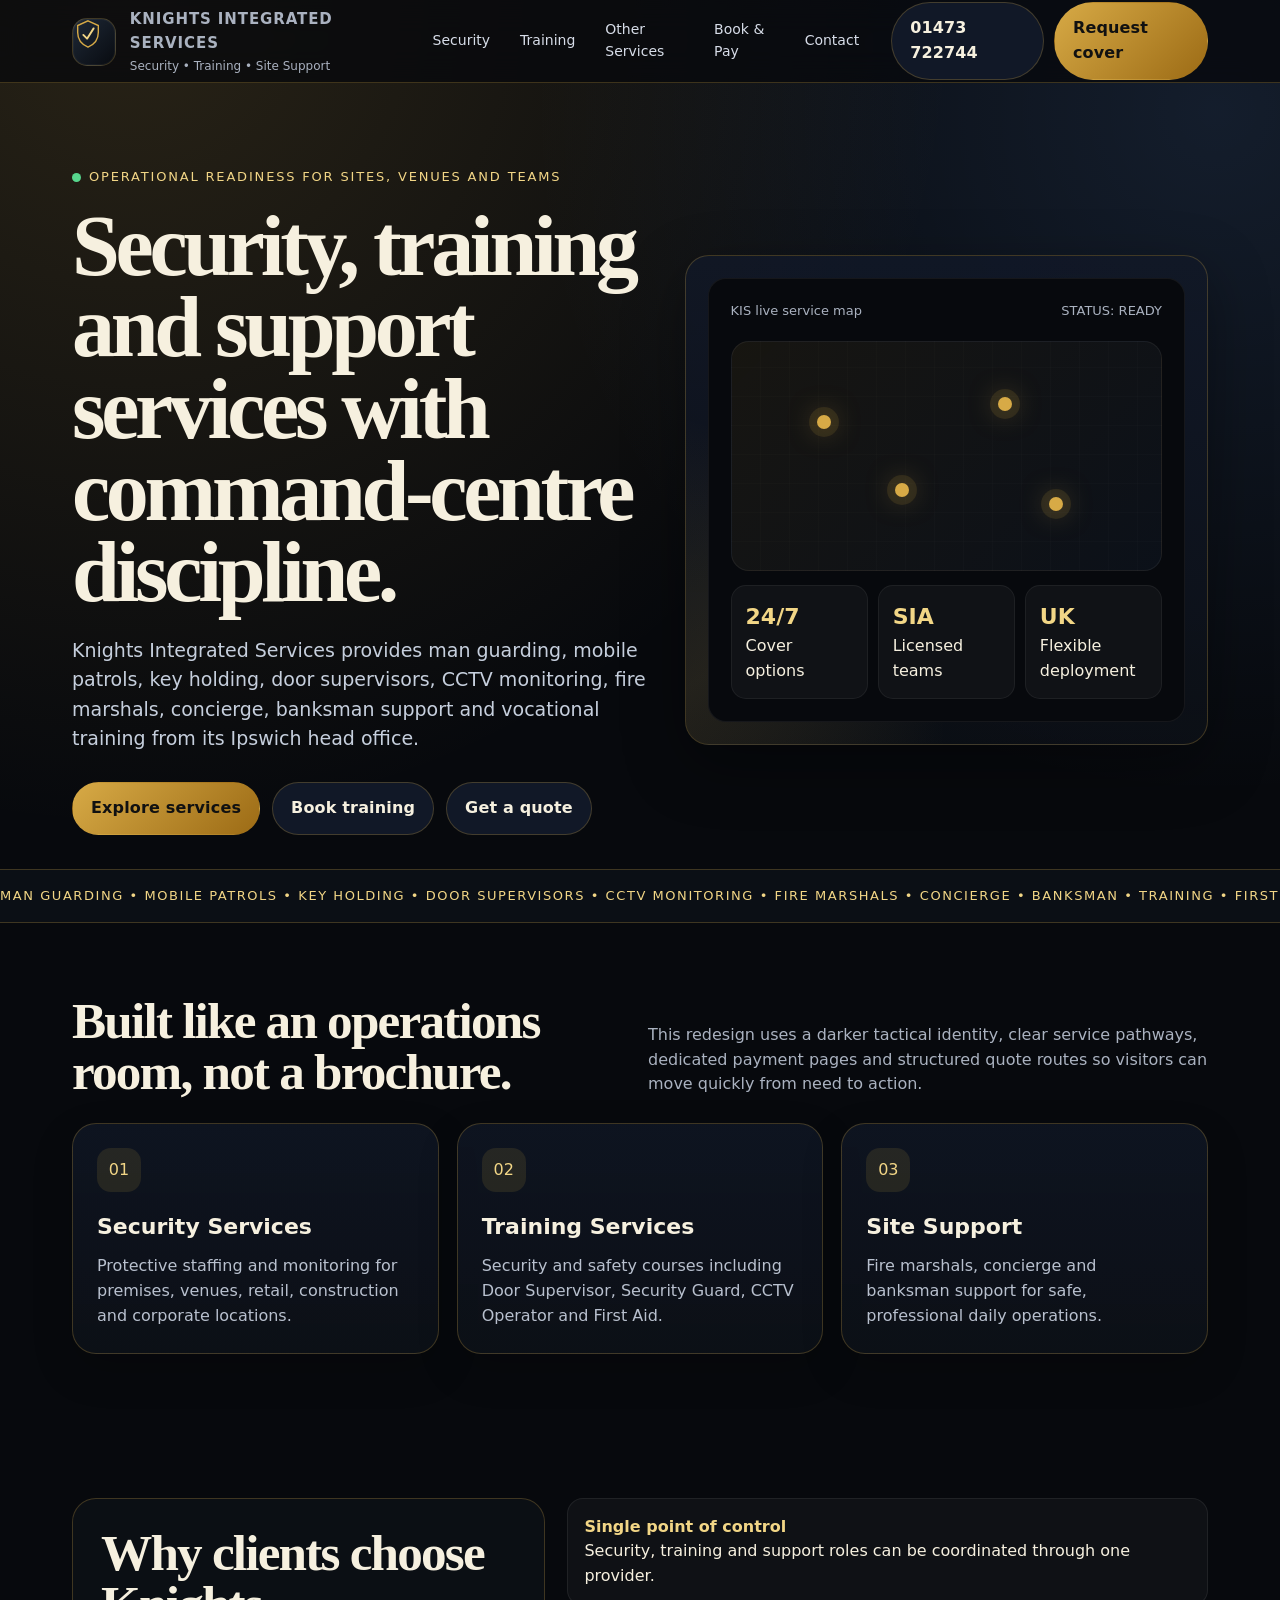
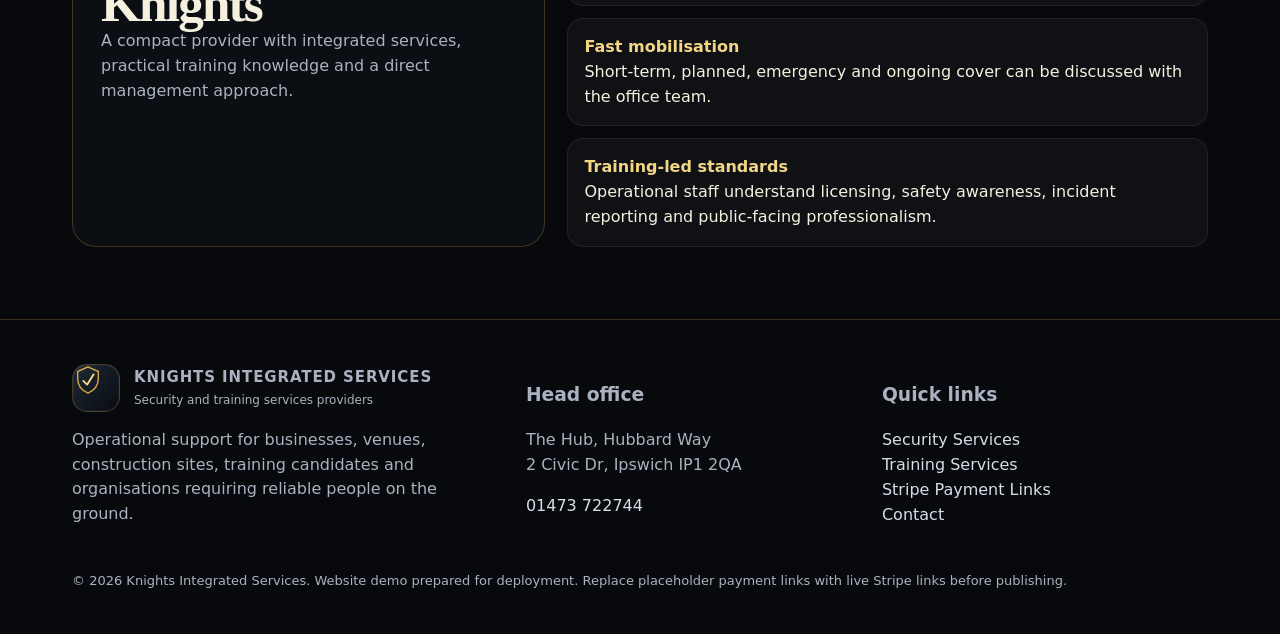
==== index.html @ 234e0632 "Add files via upload" ====
<!doctype html><html lang="en"><head><meta charset="utf-8"><meta name="viewport" content="width=device-width,initial-scale=1"><title>Home | Knights Integrated Services</title><meta name="description" content="Knights Integrated Services provides security, training and site support services from Ipswich."><link rel="stylesheet" href="/assets/styles.css"></head><body>
<header class="topbar"><div class="wrap nav"><a class="brand" href="/index.html"><span class="crest"><svg viewBox="0 0 64 64" fill="none"><path d="M32 4l22 10v15c0 14-8.5 25.5-22 31C18.5 54.5 10 43 10 29V14L32 4z" stroke="#d7aa46" stroke-width="3"/><path d="M22 34l8 8 14-22" stroke="#f2d686" stroke-width="4" stroke-linecap="round" stroke-linejoin="round"/></svg></span><span><strong>KNIGHTS INTEGRATED SERVICES</strong><span>Security • Training • Site Support</span></span></a><nav class="links"><a href="/security/index.html">Security</a><a href="/training/index.html">Training</a><a href="/other-services/index.html">Other Services</a><a href="/payments/index.html">Book & Pay</a><a href="/contact/index.html">Contact</a></nav><div class="navcta"><a class="btn dark" href="tel:01473722744">01473 722744</a><a class="btn gold" href="/contact/index.html">Request cover</a></div></div></header>
<main><section class="hero"><div class="wrap hero-grid"><div><div class="eyebrow"><span class="pulse"></span>Operational readiness for sites, venues and teams</div><h1>Security, training and support services with command-centre discipline.</h1><p class="lead">Knights Integrated Services provides man guarding, mobile patrols, key holding, door supervisors, CCTV monitoring, fire marshals, concierge, banksman support and vocational training from its Ipswich head office.</p><div class="hero-actions"><a class="btn gold" href="/security/index.html">Explore services</a><a class="btn dark" href="/payments/index.html">Book training</a><a class="btn dark" href="/contact/index.html">Get a quote</a></div></div><aside class="signal"><div class="signal-inner"><div class="ops-head"><span>KIS live service map</span><span>STATUS: READY</span></div><div class="map"><span class="pin p1"></span><span class="pin p2"></span><span class="pin p3"></span><span class="pin p4"></span></div><div class="status-row"><div class="stat"><b>24/7</b><span>Cover options</span></div><div class="stat"><b>SIA</b><span>Licensed teams</span></div><div class="stat"><b>UK</b><span>Flexible deployment</span></div></div></div></aside></div></section><div class="ticker"><div> MAN GUARDING • MOBILE PATROLS • KEY HOLDING • DOOR SUPERVISORS • CCTV MONITORING • FIRE MARSHALS • CONCIERGE • BANKSMAN • TRAINING • FIRST AID • FIRE SAFETY • </div></div><section class="section"><div class="wrap"><div class="section-head"><h2>Built like an operations room, not a brochure.</h2><p class="sub">This redesign uses a darker tactical identity, clear service pathways, dedicated payment pages and structured quote routes so visitors can move quickly from need to action.</p></div><div class="cards"><a class="card" href="/security/index.html"><div class="icon">01</div><h3>Security Services</h3><p>Protective staffing and monitoring for premises, venues, retail, construction and corporate locations.</p></a><a class="card" href="/training/index.html"><div class="icon">02</div><h3>Training Services</h3><p>Security and safety courses including Door Supervisor, Security Guard, CCTV Operator and First Aid.</p></a><a class="card" href="/other-services/index.html"><div class="icon">03</div><h3>Site Support</h3><p>Fire marshals, concierge and banksman support for safe, professional daily operations.</p></a></div></div></section><section class="section"><div class="wrap split"><div class="panel"><h2>Why clients choose Knights</h2><p class="sub">A compact provider with integrated services, practical training knowledge and a direct management approach.</p></div><div class="list"><div><b>Single point of control</b><br>Security, training and support roles can be coordinated through one provider.</div><div><b>Fast mobilisation</b><br>Short-term, planned, emergency and ongoing cover can be discussed with the office team.</div><div><b>Training-led standards</b><br>Operational staff understand licensing, safety awareness, incident reporting and public-facing professionalism.</div></div></div></section></main>
<footer class="footer"><div class="wrap footgrid"><div><div class="brand"><span class="crest"><svg viewBox="0 0 64 64" fill="none"><path d="M32 4l22 10v15c0 14-8.5 25.5-22 31C18.5 54.5 10 43 10 29V14L32 4z" stroke="#d7aa46" stroke-width="3"/><path d="M22 34l8 8 14-22" stroke="#f2d686" stroke-width="4" stroke-linecap="round" stroke-linejoin="round"/></svg></span><span><strong>KNIGHTS INTEGRATED SERVICES</strong><span>Security and training services providers</span></span></div><p>Operational support for businesses, venues, construction sites, training candidates and organisations requiring reliable people on the ground.</p></div><div><h3>Head office</h3><p>The Hub, Hubbard Way<br>2 Civic Dr, Ipswich IP1 2QA</p><p><a href="tel:01473722744">01473 722744</a></p></div><div><h3>Quick links</h3><p><a href="/security/index.html">Security Services</a><br><a href="/training/index.html">Training Services</a><br><a href="/payments/index.html">Stripe Payment Links</a><br><a href="/contact/index.html">Contact</a></p></div></div><div class="wrap" style="margin-top:28px;font-size:13px">© <span id="year"></span> Knights Integrated Services. Website demo prepared for deployment. Replace placeholder payment links with live Stripe links before publishing.</div></footer><script src="/assets/main.js"></script>
</body></html>
---- assets/styles.css ----
:root{
  --bg:#07090d;--panel:#0d1118;--panel2:#111827;--ink:#f6f0df;--muted:#aab2c0;--gold:#d7aa46;--gold2:#f2d686;--line:rgba(215,170,70,.25);--blue:#6aa6ff;--red:#ff5f6d;--green:#57d68d;
  --max:1180px;--radius:24px;--shadow:0 20px 60px rgba(0,0,0,.35)
}
*{box-sizing:border-box}html{scroll-behavior:smooth}body{margin:0;background:radial-gradient(circle at 10% 0%,rgba(215,170,70,.16),transparent 33%),radial-gradient(circle at 95% 5%,rgba(106,166,255,.13),transparent 28%),var(--bg);color:var(--ink);font-family:Inter,ui-sans-serif,system-ui,-apple-system,Segoe UI,Arial,sans-serif;line-height:1.55}a{color:inherit;text-decoration:none}img{max-width:100%}.wrap{max-width:var(--max);margin:auto;padding:0 22px}.topbar{position:sticky;top:0;z-index:40;background:rgba(7,9,13,.76);backdrop-filter:blur(16px);border-bottom:1px solid var(--line)}.nav{height:82px;display:flex;align-items:center;justify-content:space-between;gap:20px}.brand{display:flex;align-items:center;gap:14px}.crest{width:48px;height:48px;border:1px solid var(--line);border-radius:15px;background:linear-gradient(135deg,#1f2937,#080b10);display:grid;place-items:center;box-shadow:inset 0 0 0 1px rgba(255,255,255,.04)}.crest svg{width:30px;height:30px}.brand strong{display:block;letter-spacing:.06em;font-size:15px}.brand span{display:block;color:var(--muted);font-size:12px;margin-top:2px}.links{display:flex;align-items:center;gap:6px}.links a{font-size:14px;color:#d7dde8;padding:10px 12px;border-radius:999px}.links a:hover,.links a.active{background:rgba(215,170,70,.12);color:var(--gold2)}.navcta{display:flex;gap:10px}.btn{display:inline-flex;align-items:center;justify-content:center;gap:9px;border:1px solid var(--line);border-radius:999px;padding:13px 18px;font-weight:700;letter-spacing:.01em;transition:.2s;background:rgba(255,255,255,.03)}.btn:hover{transform:translateY(-2px);box-shadow:0 14px 36px rgba(0,0,0,.28)}.btn.gold{background:linear-gradient(135deg,var(--gold),#9c6b15);border-color:transparent;color:#111}.btn.dark{background:#111827}.hero{padding:82px 0 34px}.hero-grid{display:grid;grid-template-columns:1.05fr .95fr;gap:34px;align-items:center}.eyebrow{display:inline-flex;align-items:center;gap:8px;color:var(--gold2);font-size:13px;letter-spacing:.14em;text-transform:uppercase;margin-bottom:18px}.pulse{width:9px;height:9px;background:var(--green);border-radius:999px;box-shadow:0 0 0 0 rgba(87,214,141,.8);animation:pulse 1.8s infinite}@keyframes pulse{to{box-shadow:0 0 0 12px rgba(87,214,141,0)}}h1{font-family:Georgia,serif;font-size:clamp(45px,7vw,86px);line-height:.95;margin:0 0 22px;letter-spacing:-.05em}.lead{font-size:19px;color:#c6cfdd;max-width:680px}.hero-actions{display:flex;gap:12px;flex-wrap:wrap;margin-top:28px}.signal{border:1px solid var(--line);border-radius:var(--radius);background:linear-gradient(180deg,rgba(17,24,39,.88),rgba(13,17,24,.72));padding:22px;box-shadow:var(--shadow);position:relative;overflow:hidden}.signal:before{content:"";position:absolute;inset:-40%;background:conic-gradient(from 180deg,transparent,rgba(215,170,70,.12),transparent 30%);animation:spin 7s linear infinite}@keyframes spin{to{transform:rotate(1turn)}}.signal-inner{position:relative;background:#07090d;border-radius:18px;padding:22px;border:1px solid rgba(255,255,255,.06)}.ops-head{display:flex;justify-content:space-between;gap:10px;color:var(--muted);font-size:13px;margin-bottom:20px}.map{height:230px;border-radius:18px;background:linear-gradient(135deg,rgba(215,170,70,.08),rgba(106,166,255,.05)),repeating-linear-gradient(90deg,transparent 0 28px,rgba(255,255,255,.025) 29px),repeating-linear-gradient(0deg,transparent 0 28px,rgba(255,255,255,.025) 29px);position:relative;border:1px solid rgba(255,255,255,.06)}.pin{position:absolute;width:14px;height:14px;border-radius:99px;background:var(--gold);box-shadow:0 0 0 8px rgba(215,170,70,.12),0 0 28px rgba(215,170,70,.7)}.p1{left:20%;top:32%}.p2{left:62%;top:24%}.p3{left:74%;top:68%}.p4{left:38%;top:62%}.status-row{display:grid;grid-template-columns:repeat(3,1fr);gap:10px;margin-top:14px}.stat{background:rgba(255,255,255,.04);border:1px solid rgba(255,255,255,.06);padding:14px;border-radius:15px}.stat b{display:block;font-size:22px;color:var(--gold2)}.section{padding:72px 0}.section-head{display:flex;align-items:end;justify-content:space-between;gap:28px;margin-bottom:26px}.section h2{font-family:Georgia,serif;font-size:clamp(34px,4vw,56px);line-height:1;margin:0;letter-spacing:-.035em}.section p.sub{margin:0;color:var(--muted);max-width:560px}.cards{display:grid;grid-template-columns:repeat(3,1fr);gap:18px}.card{background:linear-gradient(180deg,rgba(17,24,39,.74),rgba(13,17,24,.88));border:1px solid var(--line);border-radius:var(--radius);padding:24px;box-shadow:0 16px 40px rgba(0,0,0,.18)}.card .icon{width:44px;height:44px;border-radius:14px;background:rgba(215,170,70,.12);display:grid;place-items:center;color:var(--gold2);margin-bottom:18px}.card h3{margin:0 0 10px;font-size:22px}.card p{color:#b8c0ce;margin:0}.split{display:grid;grid-template-columns:.85fr 1.15fr;gap:22px}.panel{border:1px solid var(--line);border-radius:var(--radius);background:rgba(13,17,24,.78);padding:28px}.list{display:grid;gap:12px}.list div{padding:16px;border:1px solid rgba(255,255,255,.07);border-radius:16px;background:rgba(255,255,255,.035)}.list b{color:var(--gold2)}.ticker{border-top:1px solid var(--line);border-bottom:1px solid var(--line);overflow:hidden;background:#0b0f15}.ticker div{white-space:nowrap;animation:marquee 26s linear infinite;padding:16px 0;color:var(--gold2);letter-spacing:.12em;text-transform:uppercase;font-size:13px}@keyframes marquee{from{transform:translateX(0)}to{transform:translateX(-50%)}}.page-hero{padding:70px 0 40px}.crumb{color:var(--gold2);font-size:13px;letter-spacing:.12em;text-transform:uppercase}.page-title{font-family:Georgia,serif;font-size:clamp(42px,6vw,74px);line-height:.95;margin:16px 0}.service-grid{display:grid;grid-template-columns:repeat(2,1fr);gap:18px}.service{display:grid;grid-template-columns:70px 1fr;gap:18px;padding:22px;border:1px solid var(--line);border-radius:24px;background:rgba(13,17,24,.78)}.num{font-family:Georgia,serif;color:var(--gold);font-size:36px}.price-card{border:1px solid var(--line);border-radius:24px;padding:24px;background:linear-gradient(180deg,rgba(215,170,70,.11),rgba(13,17,24,.8))}.price{font-size:34px;font-weight:800;color:var(--gold2)}.price small{font-size:14px;color:var(--muted)}.course-grid{display:grid;grid-template-columns:repeat(3,1fr);gap:18px}.course{background:rgba(13,17,24,.86);border:1px solid var(--line);border-radius:24px;padding:24px}.badge{display:inline-block;border:1px solid rgba(215,170,70,.4);color:var(--gold2);padding:6px 10px;border-radius:999px;font-size:12px;margin-bottom:14px}.contact-grid{display:grid;grid-template-columns:1fr 1fr;gap:22px}.form{display:grid;gap:12px}.form input,.form select,.form textarea{width:100%;border:1px solid rgba(255,255,255,.12);background:#080b10;border-radius:14px;color:var(--ink);padding:14px;font:inherit}.form textarea{min-height:135px}.footer{padding:42px 0;border-top:1px solid var(--line);background:#07090d;color:#aab2c0}.footgrid{display:grid;grid-template-columns:1.3fr 1fr 1fr;gap:30px}.footer a{color:#d7dde8}.mobile-toggle{display:none}.stripe-note{font-size:13px;color:#aab2c0;margin-top:12px}.alert{border-left:4px solid var(--gold);padding:16px;background:rgba(215,170,70,.09);border-radius:12px;color:#d9e0ea}.table{width:100%;border-collapse:collapse;overflow:hidden;border-radius:18px}.table th,.table td{border-bottom:1px solid rgba(255,255,255,.08);padding:14px;text-align:left}.table th{color:var(--gold2);font-size:13px;text-transform:uppercase;letter-spacing:.08em}.table td{color:#c6cfdd}@media (max-width:900px){.hero-grid,.split,.contact-grid{grid-template-columns:1fr}.cards,.course-grid{grid-template-columns:1fr 1fr}.links{display:none}.mobile-toggle{display:inline-flex}.footgrid{grid-template-columns:1fr}.navcta .btn.dark{display:none}}@media (max-width:620px){.cards,.course-grid,.service-grid,.status-row{grid-template-columns:1fr}.service{grid-template-columns:1fr}.hero{padding-top:50px}.nav{height:72px}.brand span{display:none}.btn{width:100%}.hero-actions{display:grid}.section-head{display:block}}
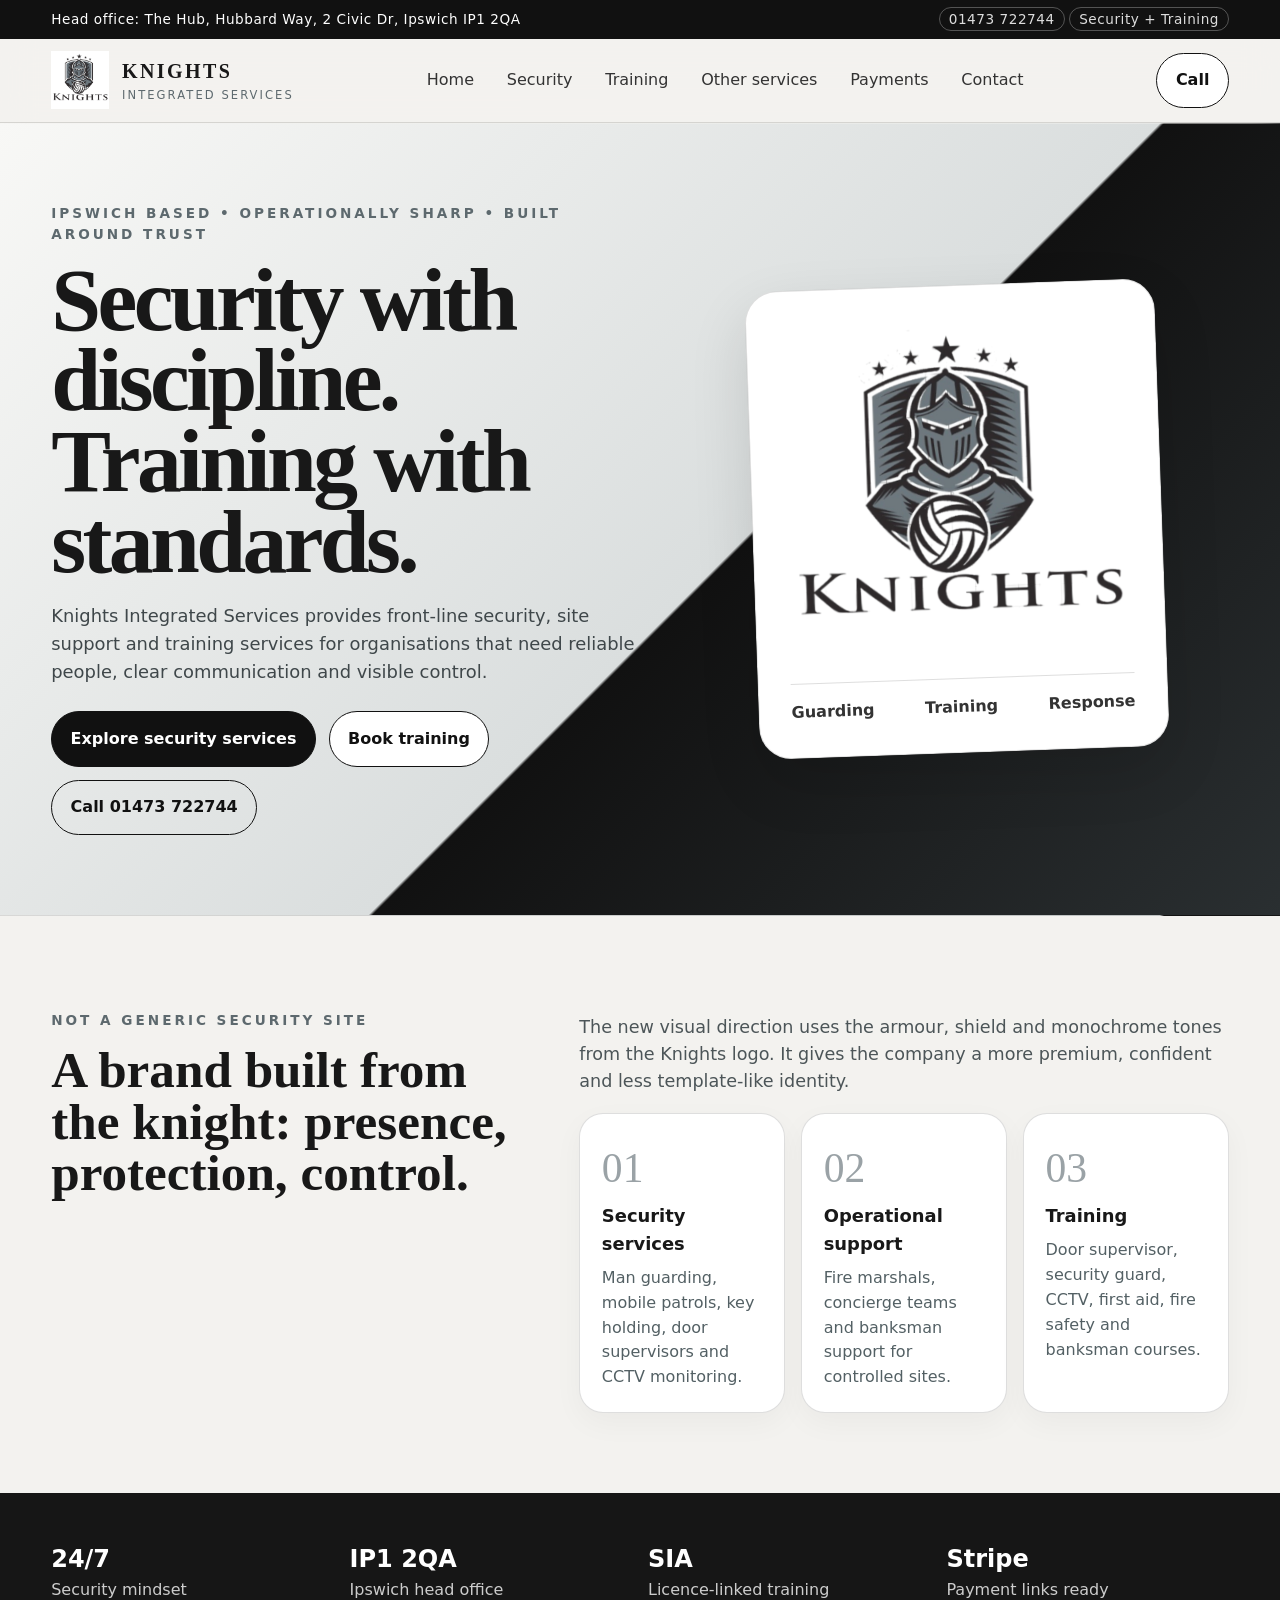
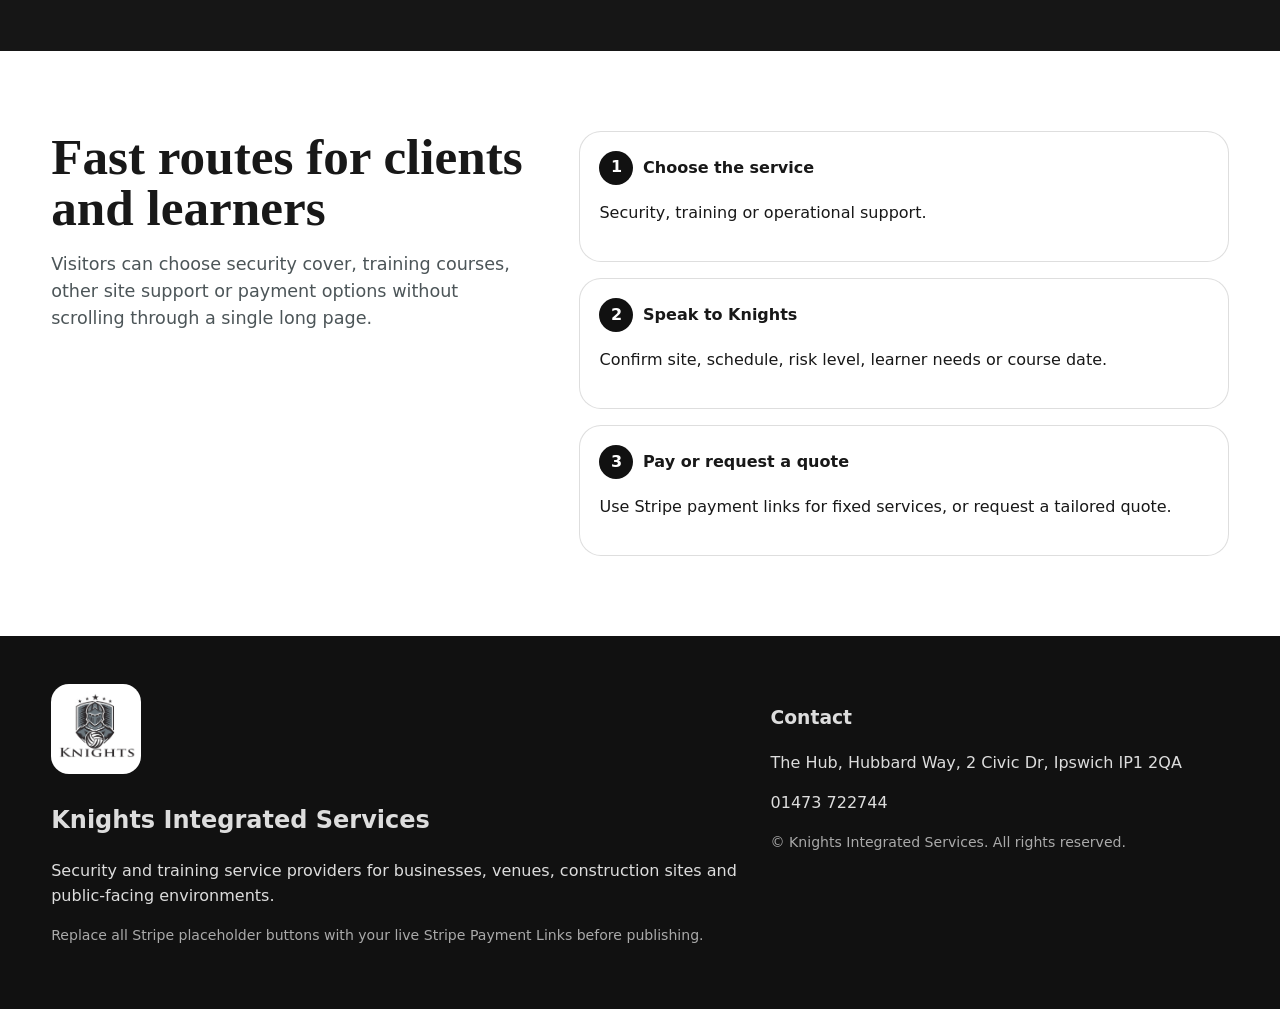
==== commit 8bad22e6: "Add files via upload" ====
--- a/index.html
+++ b/index.html
@@ -1,5 +1,8 @@
-<!doctype html><html lang="en"><head><meta charset="utf-8"><meta name="viewport" content="width=device-width,initial-scale=1"><title>Home | Knights Integrated Services</title><meta name="description" content="Knights Integrated Services provides security, training and site support services from Ipswich."><link rel="stylesheet" href="/assets/styles.css"></head><body>
-<header class="topbar"><div class="wrap nav"><a class="brand" href="/index.html"><span class="crest"><svg viewBox="0 0 64 64" fill="none"><path d="M32 4l22 10v15c0 14-8.5 25.5-22 31C18.5 54.5 10 43 10 29V14L32 4z" stroke="#d7aa46" stroke-width="3"/><path d="M22 34l8 8 14-22" stroke="#f2d686" stroke-width="4" stroke-linecap="round" stroke-linejoin="round"/></svg></span><span><strong>KNIGHTS INTEGRATED SERVICES</strong><span>Security • Training • Site Support</span></span></a><nav class="links"><a href="/security/index.html">Security</a><a href="/training/index.html">Training</a><a href="/other-services/index.html">Other Services</a><a href="/payments/index.html">Book & Pay</a><a href="/contact/index.html">Contact</a></nav><div class="navcta"><a class="btn dark" href="tel:01473722744">01473 722744</a><a class="btn gold" href="/contact/index.html">Request cover</a></div></div></header>
-<main><section class="hero"><div class="wrap hero-grid"><div><div class="eyebrow"><span class="pulse"></span>Operational readiness for sites, venues and teams</div><h1>Security, training and support services with command-centre discipline.</h1><p class="lead">Knights Integrated Services provides man guarding, mobile patrols, key holding, door supervisors, CCTV monitoring, fire marshals, concierge, banksman support and vocational training from its Ipswich head office.</p><div class="hero-actions"><a class="btn gold" href="/security/index.html">Explore services</a><a class="btn dark" href="/payments/index.html">Book training</a><a class="btn dark" href="/contact/index.html">Get a quote</a></div></div><aside class="signal"><div class="signal-inner"><div class="ops-head"><span>KIS live service map</span><span>STATUS: READY</span></div><div class="map"><span class="pin p1"></span><span class="pin p2"></span><span class="pin p3"></span><span class="pin p4"></span></div><div class="status-row"><div class="stat"><b>24/7</b><span>Cover options</span></div><div class="stat"><b>SIA</b><span>Licensed teams</span></div><div class="stat"><b>UK</b><span>Flexible deployment</span></div></div></div></aside></div></section><div class="ticker"><div> MAN GUARDING • MOBILE PATROLS • KEY HOLDING • DOOR SUPERVISORS • CCTV MONITORING • FIRE MARSHALS • CONCIERGE • BANKSMAN • TRAINING • FIRST AID • FIRE SAFETY • </div></div><section class="section"><div class="wrap"><div class="section-head"><h2>Built like an operations room, not a brochure.</h2><p class="sub">This redesign uses a darker tactical identity, clear service pathways, dedicated payment pages and structured quote routes so visitors can move quickly from need to action.</p></div><div class="cards"><a class="card" href="/security/index.html"><div class="icon">01</div><h3>Security Services</h3><p>Protective staffing and monitoring for premises, venues, retail, construction and corporate locations.</p></a><a class="card" href="/training/index.html"><div class="icon">02</div><h3>Training Services</h3><p>Security and safety courses including Door Supervisor, Security Guard, CCTV Operator and First Aid.</p></a><a class="card" href="/other-services/index.html"><div class="icon">03</div><h3>Site Support</h3><p>Fire marshals, concierge and banksman support for safe, professional daily operations.</p></a></div></div></section><section class="section"><div class="wrap split"><div class="panel"><h2>Why clients choose Knights</h2><p class="sub">A compact provider with integrated services, practical training knowledge and a direct management approach.</p></div><div class="list"><div><b>Single point of control</b><br>Security, training and support roles can be coordinated through one provider.</div><div><b>Fast mobilisation</b><br>Short-term, planned, emergency and ongoing cover can be discussed with the office team.</div><div><b>Training-led standards</b><br>Operational staff understand licensing, safety awareness, incident reporting and public-facing professionalism.</div></div></div></section></main>
-<footer class="footer"><div class="wrap footgrid"><div><div class="brand"><span class="crest"><svg viewBox="0 0 64 64" fill="none"><path d="M32 4l22 10v15c0 14-8.5 25.5-22 31C18.5 54.5 10 43 10 29V14L32 4z" stroke="#d7aa46" stroke-width="3"/><path d="M22 34l8 8 14-22" stroke="#f2d686" stroke-width="4" stroke-linecap="round" stroke-linejoin="round"/></svg></span><span><strong>KNIGHTS INTEGRATED SERVICES</strong><span>Security and training services providers</span></span></div><p>Operational support for businesses, venues, construction sites, training candidates and organisations requiring reliable people on the ground.</p></div><div><h3>Head office</h3><p>The Hub, Hubbard Way<br>2 Civic Dr, Ipswich IP1 2QA</p><p><a href="tel:01473722744">01473 722744</a></p></div><div><h3>Quick links</h3><p><a href="/security/index.html">Security Services</a><br><a href="/training/index.html">Training Services</a><br><a href="/payments/index.html">Stripe Payment Links</a><br><a href="/contact/index.html">Contact</a></p></div></div><div class="wrap" style="margin-top:28px;font-size:13px">© <span id="year"></span> Knights Integrated Services. Website demo prepared for deployment. Replace placeholder payment links with live Stripe links before publishing.</div></footer><script src="/assets/main.js"></script>
-</body></html>
+<!doctype html><html lang="en"><head><meta charset="utf-8"><meta name="viewport" content="width=device-width,initial-scale=1"><title>Knights Integrated Services | Security & Training</title><meta name="description" content="Knights Integrated Services provides man guarding, mobile patrols, door supervisors, CCTV monitoring and training services from Ipswich."><link rel="stylesheet" href="/assets/styles.css"></head><body><div class="topbar"><div class="wrap"><div>Head office: The Hub, Hubbard Way, 2 Civic Dr, Ipswich IP1 2QA</div><div><span class="badge">01473 722744</span> <span class="badge">Security + Training</span></div></div></div>
+<nav class="nav"><div class="wrap"><a class="brand" href="/index.html"><img src="/assets/kis-logo.png" alt="Knights logo"><div><strong>KNIGHTS</strong><span>Integrated Services</span></div></a><div class="links"><a data-nav="home" href="/index.html">Home</a><a data-nav="security" href="/security/">Security</a><a data-nav="training" href="/training/">Training</a><a data-nav="other-services" href="/other-services/">Other services</a><a data-nav="payments" href="/payments/">Payments</a><a data-nav="contact" href="/contact/">Contact</a></div><a class="btn light menu" href="tel:01473722744">Call</a></div></nav>
+<main>
+<section class="hero"><div class="wrap"><div><div class="eyebrow">Ipswich based • Operationally sharp • Built around trust</div><h1>Security with discipline. Training with standards.</h1><p>Knights Integrated Services provides front-line security, site support and training services for organisations that need reliable people, clear communication and visible control.</p><div class="actions"><a class="btn" href="/security/">Explore security services</a><a class="btn light" href="/training/">Book training</a><a class="btn ghost" href="tel:01473722744">Call 01473 722744</a></div></div><div class="hero-card"><img src="/assets/kis-logo.png" alt="Knights Integrated Services logo"><div class="stamp"><span>Guarding</span><span>Training</span><span>Response</span></div></div></div></section>
+<section class="section"><div class="wrap split"><div><p class="eyebrow">Not a generic security site</p><h2 class="kicker">A brand built from the knight: presence, protection, control.</h2></div><div><p class="lead">The new visual direction uses the armour, shield and monochrome tones from the Knights logo. It gives the company a more premium, confident and less template-like identity.</p><div class="grid"><div class="card"><span class="number">01</span><h3>Security services</h3><p>Man guarding, mobile patrols, key holding, door supervisors and CCTV monitoring.</p></div><div class="card"><span class="number">02</span><h3>Operational support</h3><p>Fire marshals, concierge teams and banksman support for controlled sites.</p></div><div class="card"><span class="number">03</span><h3>Training</h3><p>Door supervisor, security guard, CCTV, first aid, fire safety and banksman courses.</p></div></div></div></div></section>
+<section class="ribbon"><div class="wrap ribbon-grid"><div><strong>24/7</strong><span>Security mindset</span></div><div><strong>IP1 2QA</strong><span>Ipswich head office</span></div><div><strong>SIA</strong><span>Licence-linked training</span></div><div><strong>Stripe</strong><span>Payment links ready</span></div></div></section>
+<section class="section alt"><div class="wrap"><div class="split"><div><h2 class="kicker">Fast routes for clients and learners</h2><p class="lead">Visitors can choose security cover, training courses, other site support or payment options without scrolling through a single long page.</p></div><div class="steps"><div class="step"><strong>Choose the service</strong><p>Security, training or operational support.</p></div><div class="step"><strong>Speak to Knights</strong><p>Confirm site, schedule, risk level, learner needs or course date.</p></div><div class="step"><strong>Pay or request a quote</strong><p>Use Stripe payment links for fixed services, or request a tailored quote.</p></div></div></div></div></section>
+</main><footer class="footer"><div class="wrap"><div><img src="/assets/kis-logo.png" alt="Knights logo"><h2>Knights Integrated Services</h2><p>Security and training service providers for businesses, venues, construction sites and public-facing environments.</p><p class="small">Replace all Stripe placeholder buttons with your live Stripe Payment Links before publishing.</p></div><div><h3>Contact</h3><p>The Hub, Hubbard Way, 2 Civic Dr, Ipswich IP1 2QA</p><p><a href="tel:01473722744">01473 722744</a></p><p class="small">© Knights Integrated Services. All rights reserved.</p></div></div></footer><script src="/assets/main.js"></script></body></html>
--- a/assets/styles.css
+++ b/assets/styles.css
@@ -1,5 +1,6 @@
 :root{
-  --bg:#07090d;--panel:#0d1118;--panel2:#111827;--ink:#f6f0df;--muted:#aab2c0;--gold:#d7aa46;--gold2:#f2d686;--line:rgba(215,170,70,.25);--blue:#6aa6ff;--red:#ff5f6d;--green:#57d68d;
-  --max:1180px;--radius:24px;--shadow:0 20px 60px rgba(0,0,0,.35)
+  --ink:#181818; --smoke:#f3f2ef; --mist:#e9ecec; --steel:#5d696e; --silver:#9aa2a6; --white:#fff; --line:rgba(24,24,24,.14);
+  --shadow:0 24px 60px rgba(0,0,0,.12);
 }
-*{box-sizing:border-box}html{scroll-behavior:smooth}body{margin:0;background:radial-gradient(circle at 10% 0%,rgba(215,170,70,.16),transparent 33%),radial-gradient(circle at 95% 5%,rgba(106,166,255,.13),transparent 28%),var(--bg);color:var(--ink);font-family:Inter,ui-sans-serif,system-ui,-apple-system,Segoe UI,Arial,sans-serif;line-height:1.55}a{color:inherit;text-decoration:none}img{max-width:100%}.wrap{max-width:var(--max);margin:auto;padding:0 22px}.topbar{position:sticky;top:0;z-index:40;background:rgba(7,9,13,.76);backdrop-filter:blur(16px);border-bottom:1px solid var(--line)}.nav{height:82px;display:flex;align-items:center;justify-content:space-between;gap:20px}.brand{display:flex;align-items:center;gap:14px}.crest{width:48px;height:48px;border:1px solid var(--line);border-radius:15px;background:linear-gradient(135deg,#1f2937,#080b10);display:grid;place-items:center;box-shadow:inset 0 0 0 1px rgba(255,255,255,.04)}.crest svg{width:30px;height:30px}.brand strong{display:block;letter-spacing:.06em;font-size:15px}.brand span{display:block;color:var(--muted);font-size:12px;margin-top:2px}.links{display:flex;align-items:center;gap:6px}.links a{font-size:14px;color:#d7dde8;padding:10px 12px;border-radius:999px}.links a:hover,.links a.active{background:rgba(215,170,70,.12);color:var(--gold2)}.navcta{display:flex;gap:10px}.btn{display:inline-flex;align-items:center;justify-content:center;gap:9px;border:1px solid var(--line);border-radius:999px;padding:13px 18px;font-weight:700;letter-spacing:.01em;transition:.2s;background:rgba(255,255,255,.03)}.btn:hover{transform:translateY(-2px);box-shadow:0 14px 36px rgba(0,0,0,.28)}.btn.gold{background:linear-gradient(135deg,var(--gold),#9c6b15);border-color:transparent;color:#111}.btn.dark{background:#111827}.hero{padding:82px 0 34px}.hero-grid{display:grid;grid-template-columns:1.05fr .95fr;gap:34px;align-items:center}.eyebrow{display:inline-flex;align-items:center;gap:8px;color:var(--gold2);font-size:13px;letter-spacing:.14em;text-transform:uppercase;margin-bottom:18px}.pulse{width:9px;height:9px;background:var(--green);border-radius:999px;box-shadow:0 0 0 0 rgba(87,214,141,.8);animation:pulse 1.8s infinite}@keyframes pulse{to{box-shadow:0 0 0 12px rgba(87,214,141,0)}}h1{font-family:Georgia,serif;font-size:clamp(45px,7vw,86px);line-height:.95;margin:0 0 22px;letter-spacing:-.05em}.lead{font-size:19px;color:#c6cfdd;max-width:680px}.hero-actions{display:flex;gap:12px;flex-wrap:wrap;margin-top:28px}.signal{border:1px solid var(--line);border-radius:var(--radius);background:linear-gradient(180deg,rgba(17,24,39,.88),rgba(13,17,24,.72));padding:22px;box-shadow:var(--shadow);position:relative;overflow:hidden}.signal:before{content:"";position:absolute;inset:-40%;background:conic-gradient(from 180deg,transparent,rgba(215,170,70,.12),transparent 30%);animation:spin 7s linear infinite}@keyframes spin{to{transform:rotate(1turn)}}.signal-inner{position:relative;background:#07090d;border-radius:18px;padding:22px;border:1px solid rgba(255,255,255,.06)}.ops-head{display:flex;justify-content:space-between;gap:10px;color:var(--muted);font-size:13px;margin-bottom:20px}.map{height:230px;border-radius:18px;background:linear-gradient(135deg,rgba(215,170,70,.08),rgba(106,166,255,.05)),repeating-linear-gradient(90deg,transparent 0 28px,rgba(255,255,255,.025) 29px),repeating-linear-gradient(0deg,transparent 0 28px,rgba(255,255,255,.025) 29px);position:relative;border:1px solid rgba(255,255,255,.06)}.pin{position:absolute;width:14px;height:14px;border-radius:99px;background:var(--gold);box-shadow:0 0 0 8px rgba(215,170,70,.12),0 0 28px rgba(215,170,70,.7)}.p1{left:20%;top:32%}.p2{left:62%;top:24%}.p3{left:74%;top:68%}.p4{left:38%;top:62%}.status-row{display:grid;grid-template-columns:repeat(3,1fr);gap:10px;margin-top:14px}.stat{background:rgba(255,255,255,.04);border:1px solid rgba(255,255,255,.06);padding:14px;border-radius:15px}.stat b{display:block;font-size:22px;color:var(--gold2)}.section{padding:72px 0}.section-head{display:flex;align-items:end;justify-content:space-between;gap:28px;margin-bottom:26px}.section h2{font-family:Georgia,serif;font-size:clamp(34px,4vw,56px);line-height:1;margin:0;letter-spacing:-.035em}.section p.sub{margin:0;color:var(--muted);max-width:560px}.cards{display:grid;grid-template-columns:repeat(3,1fr);gap:18px}.card{background:linear-gradient(180deg,rgba(17,24,39,.74),rgba(13,17,24,.88));border:1px solid var(--line);border-radius:var(--radius);padding:24px;box-shadow:0 16px 40px rgba(0,0,0,.18)}.card .icon{width:44px;height:44px;border-radius:14px;background:rgba(215,170,70,.12);display:grid;place-items:center;color:var(--gold2);margin-bottom:18px}.card h3{margin:0 0 10px;font-size:22px}.card p{color:#b8c0ce;margin:0}.split{display:grid;grid-template-columns:.85fr 1.15fr;gap:22px}.panel{border:1px solid var(--line);border-radius:var(--radius);background:rgba(13,17,24,.78);padding:28px}.list{display:grid;gap:12px}.list div{padding:16px;border:1px solid rgba(255,255,255,.07);border-radius:16px;background:rgba(255,255,255,.035)}.list b{color:var(--gold2)}.ticker{border-top:1px solid var(--line);border-bottom:1px solid var(--line);overflow:hidden;background:#0b0f15}.ticker div{white-space:nowrap;animation:marquee 26s linear infinite;padding:16px 0;color:var(--gold2);letter-spacing:.12em;text-transform:uppercase;font-size:13px}@keyframes marquee{from{transform:translateX(0)}to{transform:translateX(-50%)}}.page-hero{padding:70px 0 40px}.crumb{color:var(--gold2);font-size:13px;letter-spacing:.12em;text-transform:uppercase}.page-title{font-family:Georgia,serif;font-size:clamp(42px,6vw,74px);line-height:.95;margin:16px 0}.service-grid{display:grid;grid-template-columns:repeat(2,1fr);gap:18px}.service{display:grid;grid-template-columns:70px 1fr;gap:18px;padding:22px;border:1px solid var(--line);border-radius:24px;background:rgba(13,17,24,.78)}.num{font-family:Georgia,serif;color:var(--gold);font-size:36px}.price-card{border:1px solid var(--line);border-radius:24px;padding:24px;background:linear-gradient(180deg,rgba(215,170,70,.11),rgba(13,17,24,.8))}.price{font-size:34px;font-weight:800;color:var(--gold2)}.price small{font-size:14px;color:var(--muted)}.course-grid{display:grid;grid-template-columns:repeat(3,1fr);gap:18px}.course{background:rgba(13,17,24,.86);border:1px solid var(--line);border-radius:24px;padding:24px}.badge{display:inline-block;border:1px solid rgba(215,170,70,.4);color:var(--gold2);padding:6px 10px;border-radius:999px;font-size:12px;margin-bottom:14px}.contact-grid{display:grid;grid-template-columns:1fr 1fr;gap:22px}.form{display:grid;gap:12px}.form input,.form select,.form textarea{width:100%;border:1px solid rgba(255,255,255,.12);background:#080b10;border-radius:14px;color:var(--ink);padding:14px;font:inherit}.form textarea{min-height:135px}.footer{padding:42px 0;border-top:1px solid var(--line);background:#07090d;color:#aab2c0}.footgrid{display:grid;grid-template-columns:1.3fr 1fr 1fr;gap:30px}.footer a{color:#d7dde8}.mobile-toggle{display:none}.stripe-note{font-size:13px;color:#aab2c0;margin-top:12px}.alert{border-left:4px solid var(--gold);padding:16px;background:rgba(215,170,70,.09);border-radius:12px;color:#d9e0ea}.table{width:100%;border-collapse:collapse;overflow:hidden;border-radius:18px}.table th,.table td{border-bottom:1px solid rgba(255,255,255,.08);padding:14px;text-align:left}.table th{color:var(--gold2);font-size:13px;text-transform:uppercase;letter-spacing:.08em}.table td{color:#c6cfdd}@media (max-width:900px){.hero-grid,.split,.contact-grid{grid-template-columns:1fr}.cards,.course-grid{grid-template-columns:1fr 1fr}.links{display:none}.mobile-toggle{display:inline-flex}.footgrid{grid-template-columns:1fr}.navcta .btn.dark{display:none}}@media (max-width:620px){.cards,.course-grid,.service-grid,.status-row{grid-template-columns:1fr}.service{grid-template-columns:1fr}.hero{padding-top:50px}.nav{height:72px}.brand span{display:none}.btn{width:100%}.hero-actions{display:grid}.section-head{display:block}}
+*{box-sizing:border-box} html{scroll-behavior:smooth} body{margin:0;font-family:Inter, ui-sans-serif, system-ui, -apple-system, BlinkMacSystemFont, "Segoe UI", Arial, sans-serif;color:var(--ink);background:var(--smoke);line-height:1.55} 
+a{color:inherit;text-decoration:none}.wrap{width:min(1180px,92vw);margin:auto}.topbar{background:#111;color:#fff;font-size:.85rem;letter-spacing:.04em}.topbar .wrap{display:flex;gap:1rem;justify-content:space-between;padding:.55rem 0;align-items:center}.badge{border:1px solid rgba(255,255,255,.28);padding:.2rem .55rem;border-radius:999px;color:#ddd}.nav{position:sticky;top:0;z-index:20;background:rgba(243,242,239,.92);backdrop-filter:blur(16px);border-bottom:1px solid var(--line)}.nav .wrap{display:flex;align-items:center;justify-content:space-between;padding:.8rem 0}.brand{display:flex;align-items:center;gap:.8rem}.brand img{width:58px;height:58px;object-fit:contain}.brand strong{font-family:Georgia,serif;font-size:1.25rem;letter-spacing:.12em}.brand span{display:block;font-size:.72rem;color:var(--steel);letter-spacing:.18em;text-transform:uppercase}.links{display:flex;gap:.35rem;align-items:center}.links a{padding:.7rem .85rem;border-radius:999px;color:#333}.links a:hover,.links a.active{background:#181818;color:#fff}.menu{display:none}.hero{position:relative;overflow:hidden;background:linear-gradient(135deg,#f8f8f6 0%,#dadede 56%,#111 56.2%,#2a2f31 100%);border-bottom:1px solid var(--line)}.hero .wrap{display:grid;grid-template-columns:1.05fr .95fr;gap:2rem;align-items:center;min-height:640px;padding:5rem 0}.eyebrow{font-size:.85rem;text-transform:uppercase;letter-spacing:.22em;color:var(--steel);font-weight:700}.hero h1{font-family:Georgia,serif;font-size:clamp(3.1rem,7vw,7.4rem);line-height:.9;margin:.9rem 0 1.25rem;letter-spacing:-.04em}.hero p{font-size:1.12rem;max-width:620px;color:#3f474a}.hero-card{justify-self:center;background:#fff;border:1px solid var(--line);border-radius:32px;padding:2rem;box-shadow:var(--shadow);width:min(410px,100%);transform:rotate(-2deg)}.hero-card img{display:block;width:100%;height:auto;filter:grayscale(.1)}.hero-card .stamp{margin-top:1rem;border-top:1px solid var(--line);padding-top:1rem;display:flex;justify-content:space-between;font-weight:700;color:#333}.actions{display:flex;flex-wrap:wrap;gap:.8rem;margin-top:1.6rem}.btn{display:inline-flex;align-items:center;justify-content:center;gap:.45rem;border-radius:999px;padding:.9rem 1.15rem;font-weight:750;border:1px solid #111;background:#111;color:#fff}.btn.light{background:#fff;color:#111}.btn.ghost{background:transparent;color:#111}.stripe{background:#635bff;border-color:#635bff}.section{padding:5rem 0}.section.alt{background:#fff}.split{display:grid;grid-template-columns:.85fr 1.15fr;gap:3rem;align-items:start}.kicker{font-family:Georgia,serif;font-size:clamp(2rem,4vw,3.5rem);line-height:1;margin:0}.lead{font-size:1.1rem;color:#4c5558}.grid{display:grid;grid-template-columns:repeat(3,1fr);gap:1rem}.card{background:#fff;border:1px solid var(--line);border-radius:24px;padding:1.35rem;box-shadow:0 10px 30px rgba(0,0,0,.04)}.alt .card{background:var(--smoke)}.card h3{margin:.1rem 0 .55rem;font-size:1.12rem}.card p{margin:0;color:#536064}.number{font-family:Georgia,serif;font-size:2.6rem;color:#9aa2a6}.ribbon{background:#161616;color:#fff;padding:3rem 0}.ribbon-grid{display:grid;grid-template-columns:repeat(4,1fr);gap:1rem}.ribbon strong{display:block;font-size:1.5rem}.ribbon span{color:#ccc}.page-hero{background:#171717;color:#fff}.page-hero .wrap{display:grid;grid-template-columns:1fr 190px;gap:2rem;align-items:center;padding:4.5rem 0}.page-hero h1{font-family:Georgia,serif;font-size:clamp(2.6rem,6vw,5rem);margin:.4rem 0;line-height:.95}.page-hero p{color:#ddd;max-width:760px}.page-hero img{width:190px;height:190px;object-fit:contain;background:#fff;border-radius:28px;padding:1rem}.service-list{display:grid;gap:1rem}.service-row{display:grid;grid-template-columns:220px 1fr auto;gap:1rem;align-items:center;padding:1.2rem;border:1px solid var(--line);border-radius:22px;background:#fff}.service-row h3{margin:0}.service-row p{margin:0;color:#596266}.pill{display:inline-flex;border:1px solid var(--line);border-radius:999px;padding:.35rem .7rem;color:#555;font-size:.85rem}.pricing{display:grid;grid-template-columns:repeat(3,1fr);gap:1rem}.price{background:#fff;border:1px solid var(--line);border-radius:28px;padding:1.5rem;position:relative;overflow:hidden}.price:before{content:"";position:absolute;right:-38px;top:-38px;width:120px;height:120px;border-radius:999px;background:#e2e5e5}.price h3{margin-top:0}.amount{font-family:Georgia,serif;font-size:2.6rem;margin:1rem 0}.amount small{font-family:inherit;font-size:1rem;color:#666}.price ul{padding-left:1.1rem;color:#50595c}.contactbox{display:grid;grid-template-columns:1fr 1fr;gap:1rem}.contact-card{background:#fff;border:1px solid var(--line);border-radius:28px;padding:1.5rem}.footer{background:#111;color:#ddd;padding:3rem 0}.footer .wrap{display:grid;grid-template-columns:1.2fr .8fr;gap:2rem}.footer img{width:90px;background:#fff;border-radius:18px;padding:.35rem}.small{font-size:.88rem;color:#aaa}.notice{border-left:4px solid #111;background:#fff;padding:1rem 1.2rem;border-radius:0 18px 18px 0}.quote{font-family:Georgia,serif;font-size:1.6rem;line-height:1.25}.steps{counter-reset:step;display:grid;gap:1rem}.step{counter-increment:step;background:#fff;border:1px solid var(--line);border-radius:22px;padding:1.2rem}.step:before{content:counter(step);display:inline-grid;place-items:center;width:34px;height:34px;border-radius:50%;background:#111;color:#fff;margin-right:.6rem;font-weight:800}.two{display:grid;grid-template-columns:1fr 1fr;gap:1rem}@media(max-width:900px){.links{display:none}.menu{display:inline-flex}.hero .wrap,.split,.page-hero .wrap,.footer .wrap,.contactbox,.two{grid-template-columns:1fr}.hero .wrap{min-height:auto;padding:3rem 0}.grid,.pricing,.ribbon-grid{grid-template-columns:1fr}.page-hero img{display:none}.service-row{grid-template-columns:1fr}.brand strong{font-size:1rem}.topbar .wrap{display:block}.hero-card{transform:none}}
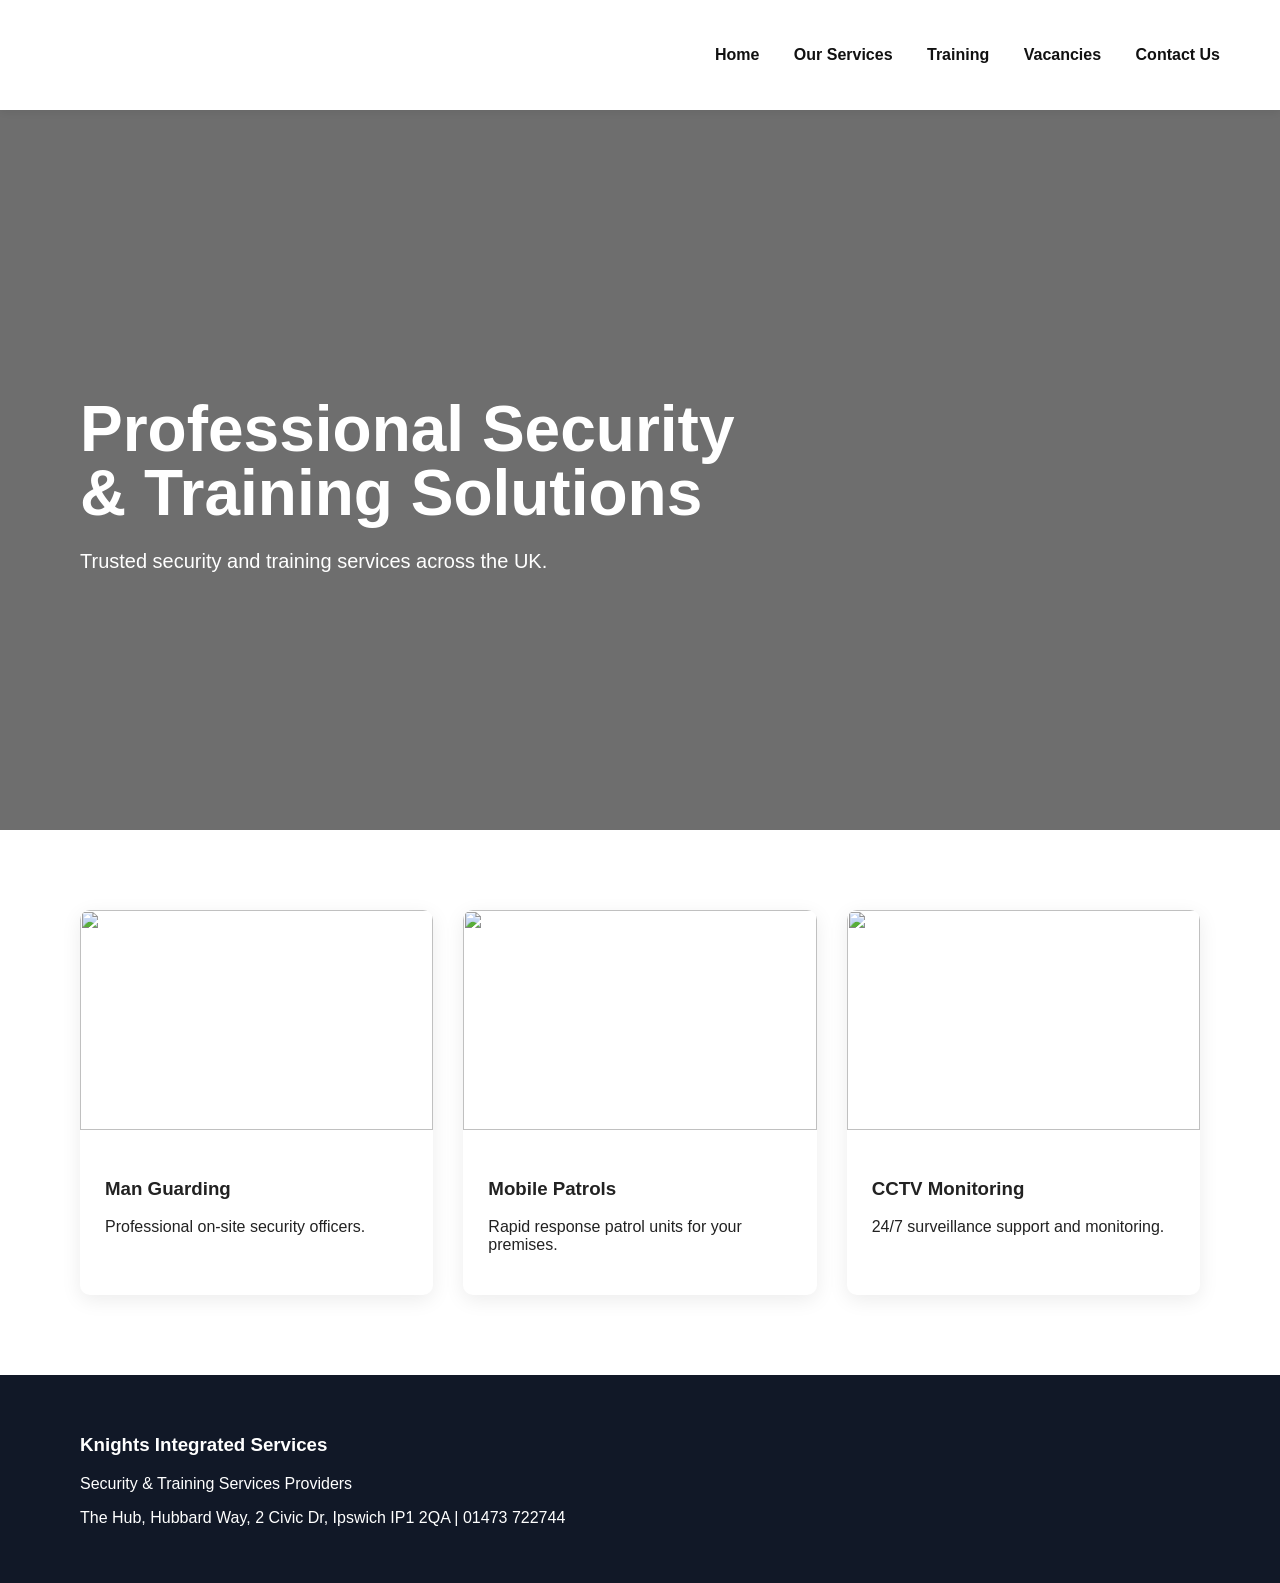
==== commit 70550f6b: "Add files via upload" ====
--- a/index.html
+++ b/index.html
@@ -1,8 +1,41 @@
-<!doctype html><html lang="en"><head><meta charset="utf-8"><meta name="viewport" content="width=device-width,initial-scale=1"><title>Knights Integrated Services | Security & Training</title><meta name="description" content="Knights Integrated Services provides man guarding, mobile patrols, door supervisors, CCTV monitoring and training services from Ipswich."><link rel="stylesheet" href="/assets/styles.css"></head><body><div class="topbar"><div class="wrap"><div>Head office: The Hub, Hubbard Way, 2 Civic Dr, Ipswich IP1 2QA</div><div><span class="badge">01473 722744</span> <span class="badge">Security + Training</span></div></div></div>
-<nav class="nav"><div class="wrap"><a class="brand" href="/index.html"><img src="/assets/kis-logo.png" alt="Knights logo"><div><strong>KNIGHTS</strong><span>Integrated Services</span></div></a><div class="links"><a data-nav="home" href="/index.html">Home</a><a data-nav="security" href="/security/">Security</a><a data-nav="training" href="/training/">Training</a><a data-nav="other-services" href="/other-services/">Other services</a><a data-nav="payments" href="/payments/">Payments</a><a data-nav="contact" href="/contact/">Contact</a></div><a class="btn light menu" href="tel:01473722744">Call</a></div></nav>
-<main>
-<section class="hero"><div class="wrap"><div><div class="eyebrow">Ipswich based • Operationally sharp • Built around trust</div><h1>Security with discipline. Training with standards.</h1><p>Knights Integrated Services provides front-line security, site support and training services for organisations that need reliable people, clear communication and visible control.</p><div class="actions"><a class="btn" href="/security/">Explore security services</a><a class="btn light" href="/training/">Book training</a><a class="btn ghost" href="tel:01473722744">Call 01473 722744</a></div></div><div class="hero-card"><img src="/assets/kis-logo.png" alt="Knights Integrated Services logo"><div class="stamp"><span>Guarding</span><span>Training</span><span>Response</span></div></div></div></section>
-<section class="section"><div class="wrap split"><div><p class="eyebrow">Not a generic security site</p><h2 class="kicker">A brand built from the knight: presence, protection, control.</h2></div><div><p class="lead">The new visual direction uses the armour, shield and monochrome tones from the Knights logo. It gives the company a more premium, confident and less template-like identity.</p><div class="grid"><div class="card"><span class="number">01</span><h3>Security services</h3><p>Man guarding, mobile patrols, key holding, door supervisors and CCTV monitoring.</p></div><div class="card"><span class="number">02</span><h3>Operational support</h3><p>Fire marshals, concierge teams and banksman support for controlled sites.</p></div><div class="card"><span class="number">03</span><h3>Training</h3><p>Door supervisor, security guard, CCTV, first aid, fire safety and banksman courses.</p></div></div></div></div></section>
-<section class="ribbon"><div class="wrap ribbon-grid"><div><strong>24/7</strong><span>Security mindset</span></div><div><strong>IP1 2QA</strong><span>Ipswich head office</span></div><div><strong>SIA</strong><span>Licence-linked training</span></div><div><strong>Stripe</strong><span>Payment links ready</span></div></div></section>
-<section class="section alt"><div class="wrap"><div class="split"><div><h2 class="kicker">Fast routes for clients and learners</h2><p class="lead">Visitors can choose security cover, training courses, other site support or payment options without scrolling through a single long page.</p></div><div class="steps"><div class="step"><strong>Choose the service</strong><p>Security, training or operational support.</p></div><div class="step"><strong>Speak to Knights</strong><p>Confirm site, schedule, risk level, learner needs or course date.</p></div><div class="step"><strong>Pay or request a quote</strong><p>Use Stripe payment links for fixed services, or request a tailored quote.</p></div></div></div></div></section>
-</main><footer class="footer"><div class="wrap"><div><img src="/assets/kis-logo.png" alt="Knights logo"><h2>Knights Integrated Services</h2><p>Security and training service providers for businesses, venues, construction sites and public-facing environments.</p><p class="small">Replace all Stripe placeholder buttons with your live Stripe Payment Links before publishing.</p></div><div><h3>Contact</h3><p>The Hub, Hubbard Way, 2 Civic Dr, Ipswich IP1 2QA</p><p><a href="tel:01473722744">01473 722744</a></p><p class="small">© Knights Integrated Services. All rights reserved.</p></div></div></footer><script src="/assets/main.js"></script></body></html>
+
+<!DOCTYPE html>
+<html>
+<head>
+<meta charset='UTF-8'>
+<title>Professional Security & Training Solutions</title>
+<link rel='stylesheet' href='css/style.css'>
+</head>
+<body>
+<header>
+<div class='logo'><img src='images/logo.png'></div>
+
+<nav>
+<a href="index.html">Home</a>
+<a href="services.html">Our Services</a>
+<a href="training.html">Training</a>
+<a href="vacancies.html">Vacancies</a>
+<a href="contact.html">Contact Us</a>
+</nav>
+
+</header>
+
+<section class="hero" style="background-image:url('https://images.unsplash.com/photo-1516321318423-f06f85e504b3?q=80&w=1600&auto=format&fit=crop')">
+<div class='overlay'></div>
+<div class='hero-content'>
+<h1>Professional Security & Training Solutions</h1>
+<p>Trusted security and training services across the UK.</p>
+</div>
+</section>
+
+<section class='section'>
+<div class='grid'><div class='card'><img src='https://images.unsplash.com/photo-1516321318423-f06f85e504b3?q=80&w=1000&auto=format&fit=crop'><div class='card-content'><h3>Man Guarding</h3><p>Professional on-site security officers.</p></div></div><div class='card'><img src='https://images.unsplash.com/photo-1486406146926-c627a92ad1ab?q=80&w=1000&auto=format&fit=crop'><div class='card-content'><h3>Mobile Patrols</h3><p>Rapid response patrol units for your premises.</p></div></div><div class='card'><img src='https://images.unsplash.com/photo-1517048676732-d65bc937f952?q=80&w=1000&auto=format&fit=crop'><div class='card-content'><h3>CCTV Monitoring</h3><p>24/7 surveillance support and monitoring.</p></div></div></div>
+</section>
+
+<footer>
+<h3>Knights Integrated Services</h3>
+<p>Security & Training Services Providers</p>
+<p>The Hub, Hubbard Way, 2 Civic Dr, Ipswich IP1 2QA | 01473 722744</p>
+</footer>
+</body>
+</html>
--- a/css/style.css
+++ b/css/style.css
@@ -0,0 +1,19 @@
+
+body{margin:0;font-family:Arial,sans-serif;background:#f5f5f5;color:#222}
+header{background:#fff;padding:18px 60px;display:flex;justify-content:space-between;align-items:center;box-shadow:0 2px 10px rgba(0,0,0,.08)}
+.logo img{height:70px}
+nav a{text-decoration:none;color:#111;margin-left:30px;font-weight:600}
+.hero,.banner{background-size:cover;background-position:center;position:relative;display:flex;align-items:center}
+.hero{height:80vh}.banner{height:45vh}
+.overlay{position:absolute;inset:0;background:rgba(0,0,0,.55)}
+.hero-content{position:relative;z-index:2;color:#fff;padding:0 80px;max-width:700px}
+.hero h1,.banner h1{font-size:64px;line-height:1;margin-bottom:20px}
+.hero p{font-size:20px;line-height:1.6}
+.btn{display:inline-block;padding:14px 28px;background:#0b3d91;color:#fff;text-decoration:none;border-radius:6px;margin-top:20px}
+.section{padding:80px;background:#fff}
+.grid{display:grid;grid-template-columns:repeat(auto-fit,minmax(250px,1fr));gap:30px}
+.card{background:#fff;border-radius:10px;overflow:hidden;box-shadow:0 5px 20px rgba(0,0,0,.08)}
+.card img{width:100%;height:220px;object-fit:cover}
+.card-content{padding:25px}
+footer{background:#111827;color:#fff;padding:40px 80px}
+.contact-box{background:#fff;padding:40px;border-radius:10px;box-shadow:0 5px 20px rgba(0,0,0,.08)}
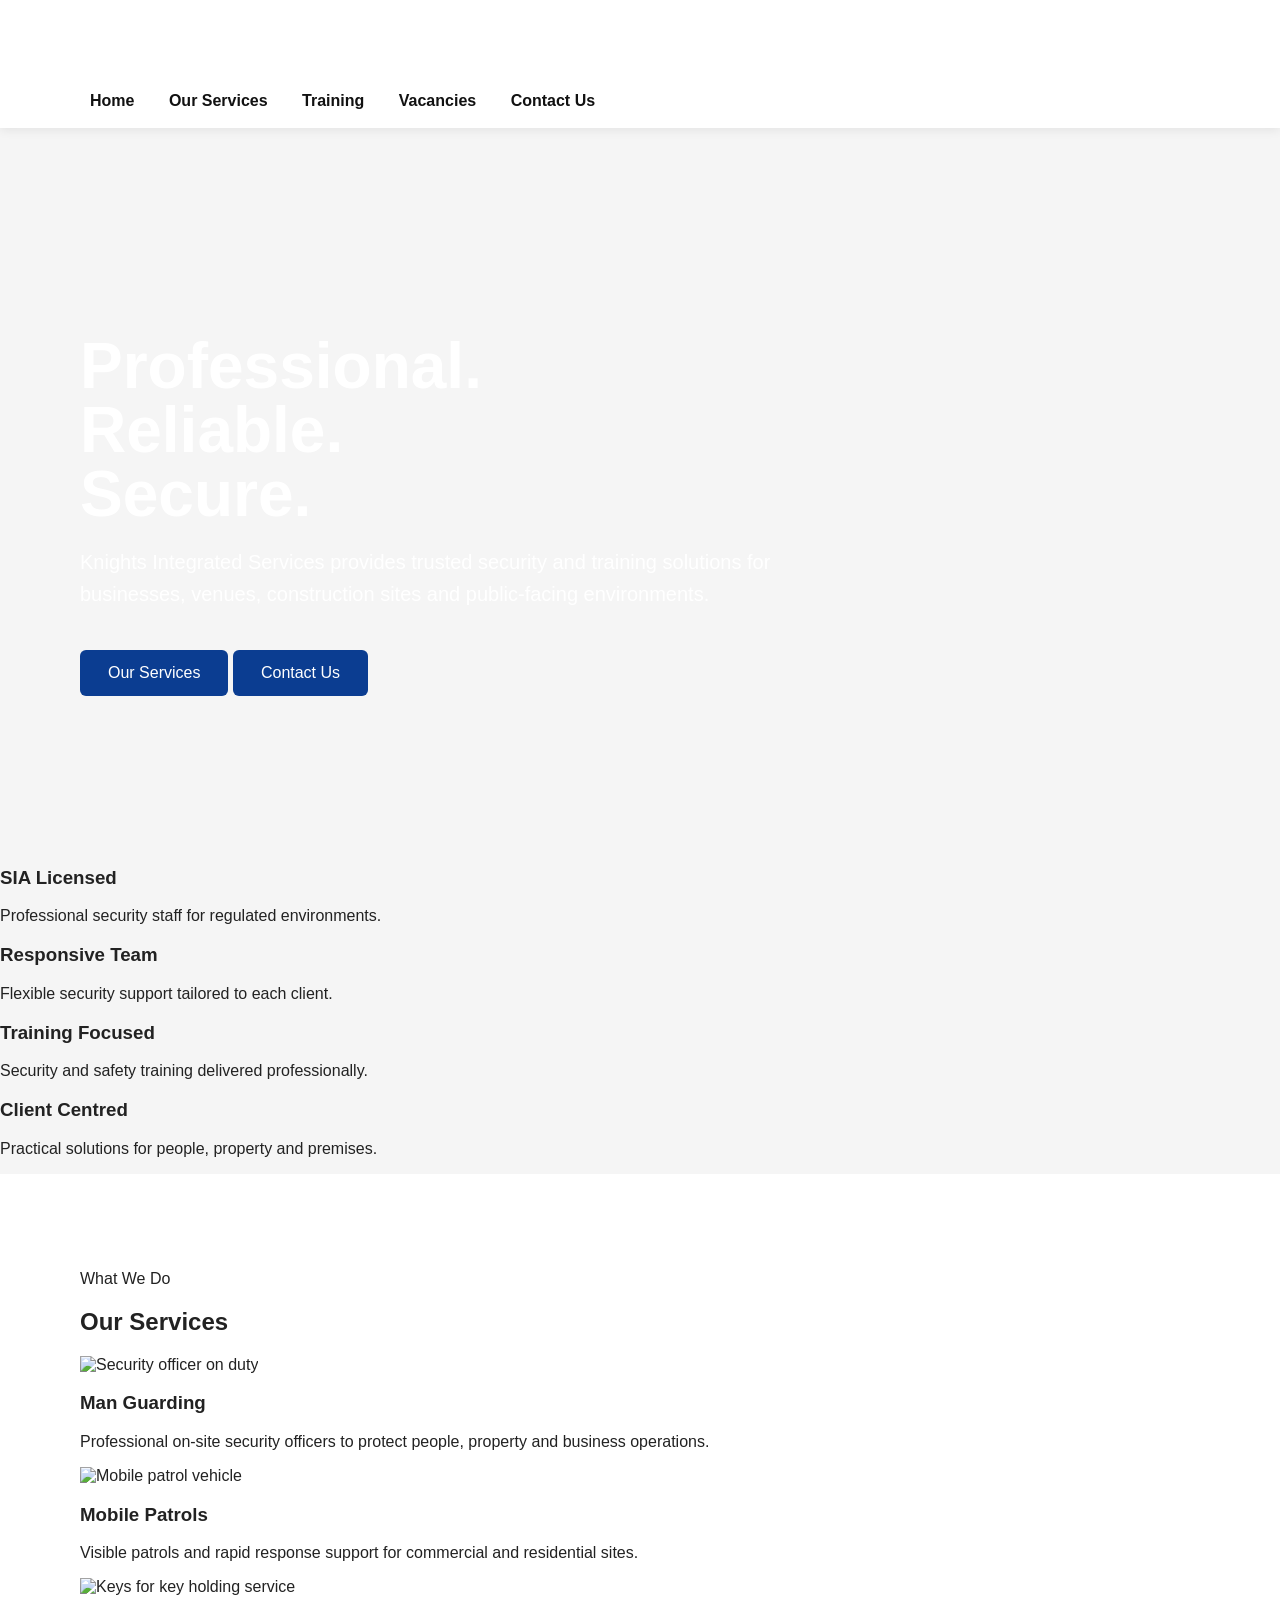
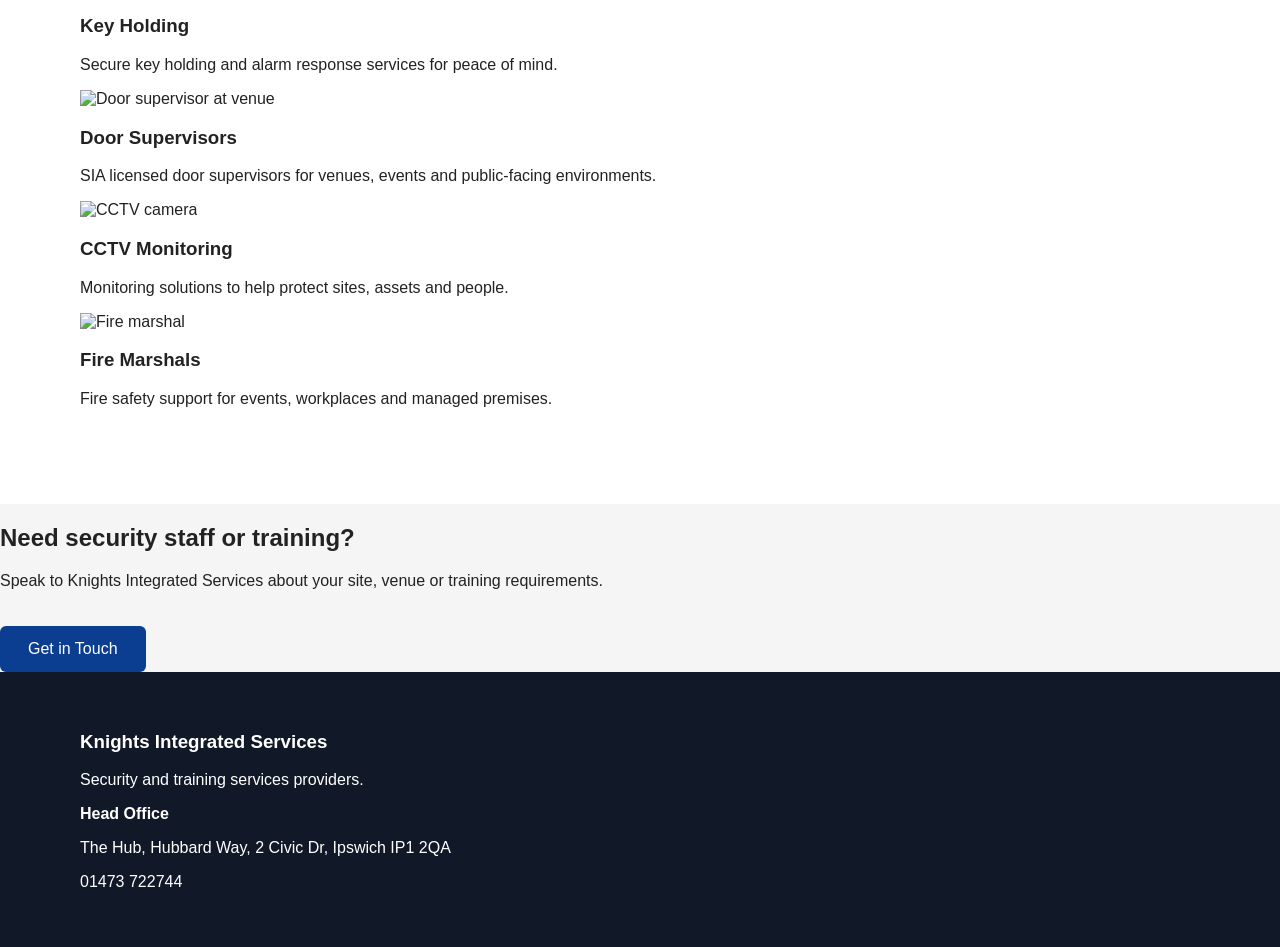
==== commit 31033b89: "Update index.html" ====
--- a/index.html
+++ b/index.html
@@ -1,41 +1,140 @@
-
 <!DOCTYPE html>
-<html>
+<html lang="en">
 <head>
-<meta charset='UTF-8'>
-<title>Professional Security & Training Solutions</title>
-<link rel='stylesheet' href='css/style.css'>
+  <meta charset="UTF-8">
+  <meta name="viewport" content="width=device-width, initial-scale=1.0">
+  <title>Knights Integrated Services</title>
+  <link rel="stylesheet" href="css/style.css">
 </head>
 <body>
-<header>
-<div class='logo'><img src='images/logo.png'></div>
 
-<nav>
-<a href="index.html">Home</a>
-<a href="services.html">Our Services</a>
-<a href="training.html">Training</a>
-<a href="vacancies.html">Vacancies</a>
-<a href="contact.html">Contact Us</a>
-</nav>
+<header class="site-header">
+  <div class="container header-inner">
+    <a href="index.html" class="logo">
+      <img src="images/logo.png" alt="Knights Integrated Services logo">
+    </a>
 
+    <nav class="main-nav">
+      <a href="index.html" class="active">Home</a>
+      <a href="services.html">Our Services</a>
+      <a href="training.html">Training</a>
+      <a href="vacancies.html">Vacancies</a>
+      <a href="contact.html">Contact Us</a>
+    </nav>
+  </div>
 </header>
 
-<section class="hero" style="background-image:url('https://images.unsplash.com/photo-1516321318423-f06f85e504b3?q=80&w=1600&auto=format&fit=crop')">
-<div class='overlay'></div>
-<div class='hero-content'>
-<h1>Professional Security & Training Solutions</h1>
-<p>Trusted security and training services across the UK.</p>
-</div>
+<section class="hero" style="background-image: url('images/hero-security.jpg');">
+  <div class="hero-overlay"></div>
+  <div class="container hero-content">
+    <h1>Professional.<br>Reliable.<br>Secure.</h1>
+    <p>Knights Integrated Services provides trusted security and training solutions for businesses, venues, construction sites and public-facing environments.</p>
+    <div class="hero-buttons">
+      <a href="services.html" class="btn primary">Our Services</a>
+      <a href="contact.html" class="btn secondary">Contact Us</a>
+    </div>
+  </div>
 </section>
 
-<section class='section'>
-<div class='grid'><div class='card'><img src='https://images.unsplash.com/photo-1516321318423-f06f85e504b3?q=80&w=1000&auto=format&fit=crop'><div class='card-content'><h3>Man Guarding</h3><p>Professional on-site security officers.</p></div></div><div class='card'><img src='https://images.unsplash.com/photo-1486406146926-c627a92ad1ab?q=80&w=1000&auto=format&fit=crop'><div class='card-content'><h3>Mobile Patrols</h3><p>Rapid response patrol units for your premises.</p></div></div><div class='card'><img src='https://images.unsplash.com/photo-1517048676732-d65bc937f952?q=80&w=1000&auto=format&fit=crop'><div class='card-content'><h3>CCTV Monitoring</h3><p>24/7 surveillance support and monitoring.</p></div></div></div>
+<section class="trust-strip">
+  <div class="container trust-grid">
+    <div>
+      <h3>SIA Licensed</h3>
+      <p>Professional security staff for regulated environments.</p>
+    </div>
+    <div>
+      <h3>Responsive Team</h3>
+      <p>Flexible security support tailored to each client.</p>
+    </div>
+    <div>
+      <h3>Training Focused</h3>
+      <p>Security and safety training delivered professionally.</p>
+    </div>
+    <div>
+      <h3>Client Centred</h3>
+      <p>Practical solutions for people, property and premises.</p>
+    </div>
+  </div>
 </section>
 
-<footer>
-<h3>Knights Integrated Services</h3>
-<p>Security & Training Services Providers</p>
-<p>The Hub, Hubbard Way, 2 Civic Dr, Ipswich IP1 2QA | 01473 722744</p>
+<section class="section">
+  <div class="container">
+    <p class="eyebrow">What We Do</p>
+    <h2 class="section-title">Our Services</h2>
+
+    <div class="card-grid">
+      <article class="service-card">
+        <img src="images/man-guarding.jpg" alt="Security officer on duty">
+        <div>
+          <h3>Man Guarding</h3>
+          <p>Professional on-site security officers to protect people, property and business operations.</p>
+        </div>
+      </article>
+
+      <article class="service-card">
+        <img src="images/mobile-patrol.jpg" alt="Mobile patrol vehicle">
+        <div>
+          <h3>Mobile Patrols</h3>
+          <p>Visible patrols and rapid response support for commercial and residential sites.</p>
+        </div>
+      </article>
+
+      <article class="service-card">
+        <img src="images/key-holding.jpg" alt="Keys for key holding service">
+        <div>
+          <h3>Key Holding</h3>
+          <p>Secure key holding and alarm response services for peace of mind.</p>
+        </div>
+      </article>
+
+      <article class="service-card">
+        <img src="images/door-supervisor.jpg" alt="Door supervisor at venue">
+        <div>
+          <h3>Door Supervisors</h3>
+          <p>SIA licensed door supervisors for venues, events and public-facing environments.</p>
+        </div>
+      </article>
+
+      <article class="service-card">
+        <img src="images/cctv-monitoring.jpg" alt="CCTV camera">
+        <div>
+          <h3>CCTV Monitoring</h3>
+          <p>Monitoring solutions to help protect sites, assets and people.</p>
+        </div>
+      </article>
+
+      <article class="service-card">
+        <img src="images/fire-marshal.jpg" alt="Fire marshal">
+        <div>
+          <h3>Fire Marshals</h3>
+          <p>Fire safety support for events, workplaces and managed premises.</p>
+        </div>
+      </article>
+    </div>
+  </div>
+</section>
+
+<section class="cta-section">
+  <div class="container cta-inner">
+    <h2>Need security staff or training?</h2>
+    <p>Speak to Knights Integrated Services about your site, venue or training requirements.</p>
+    <a href="contact.html" class="btn primary">Get in Touch</a>
+  </div>
+</section>
+
+<footer class="site-footer">
+  <div class="container footer-grid">
+    <div>
+      <h3>Knights Integrated Services</h3>
+      <p>Security and training services providers.</p>
+    </div>
+    <div>
+      <p><strong>Head Office</strong></p>
+      <p>The Hub, Hubbard Way, 2 Civic Dr, Ipswich IP1 2QA</p>
+      <p>01473 722744</p>
+    </div>
+  </div>
 </footer>
+
 </body>
 </html>
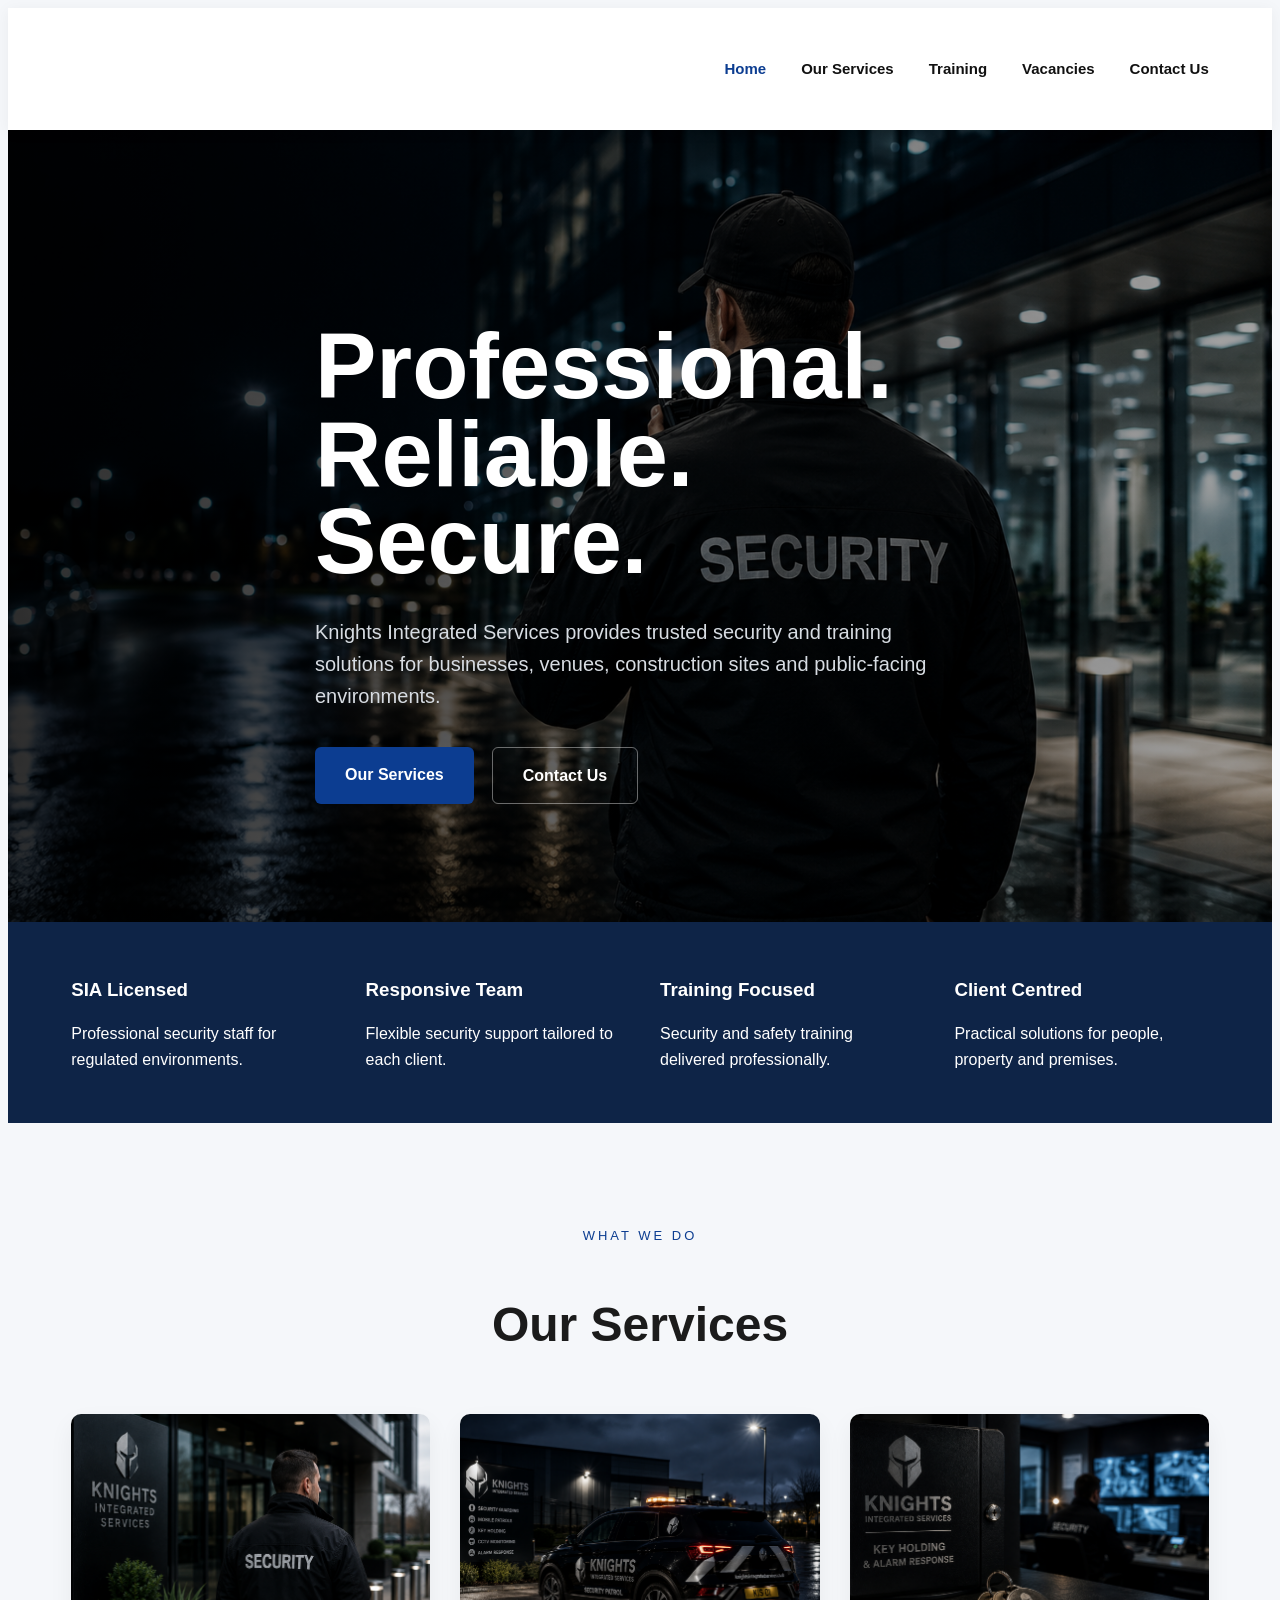
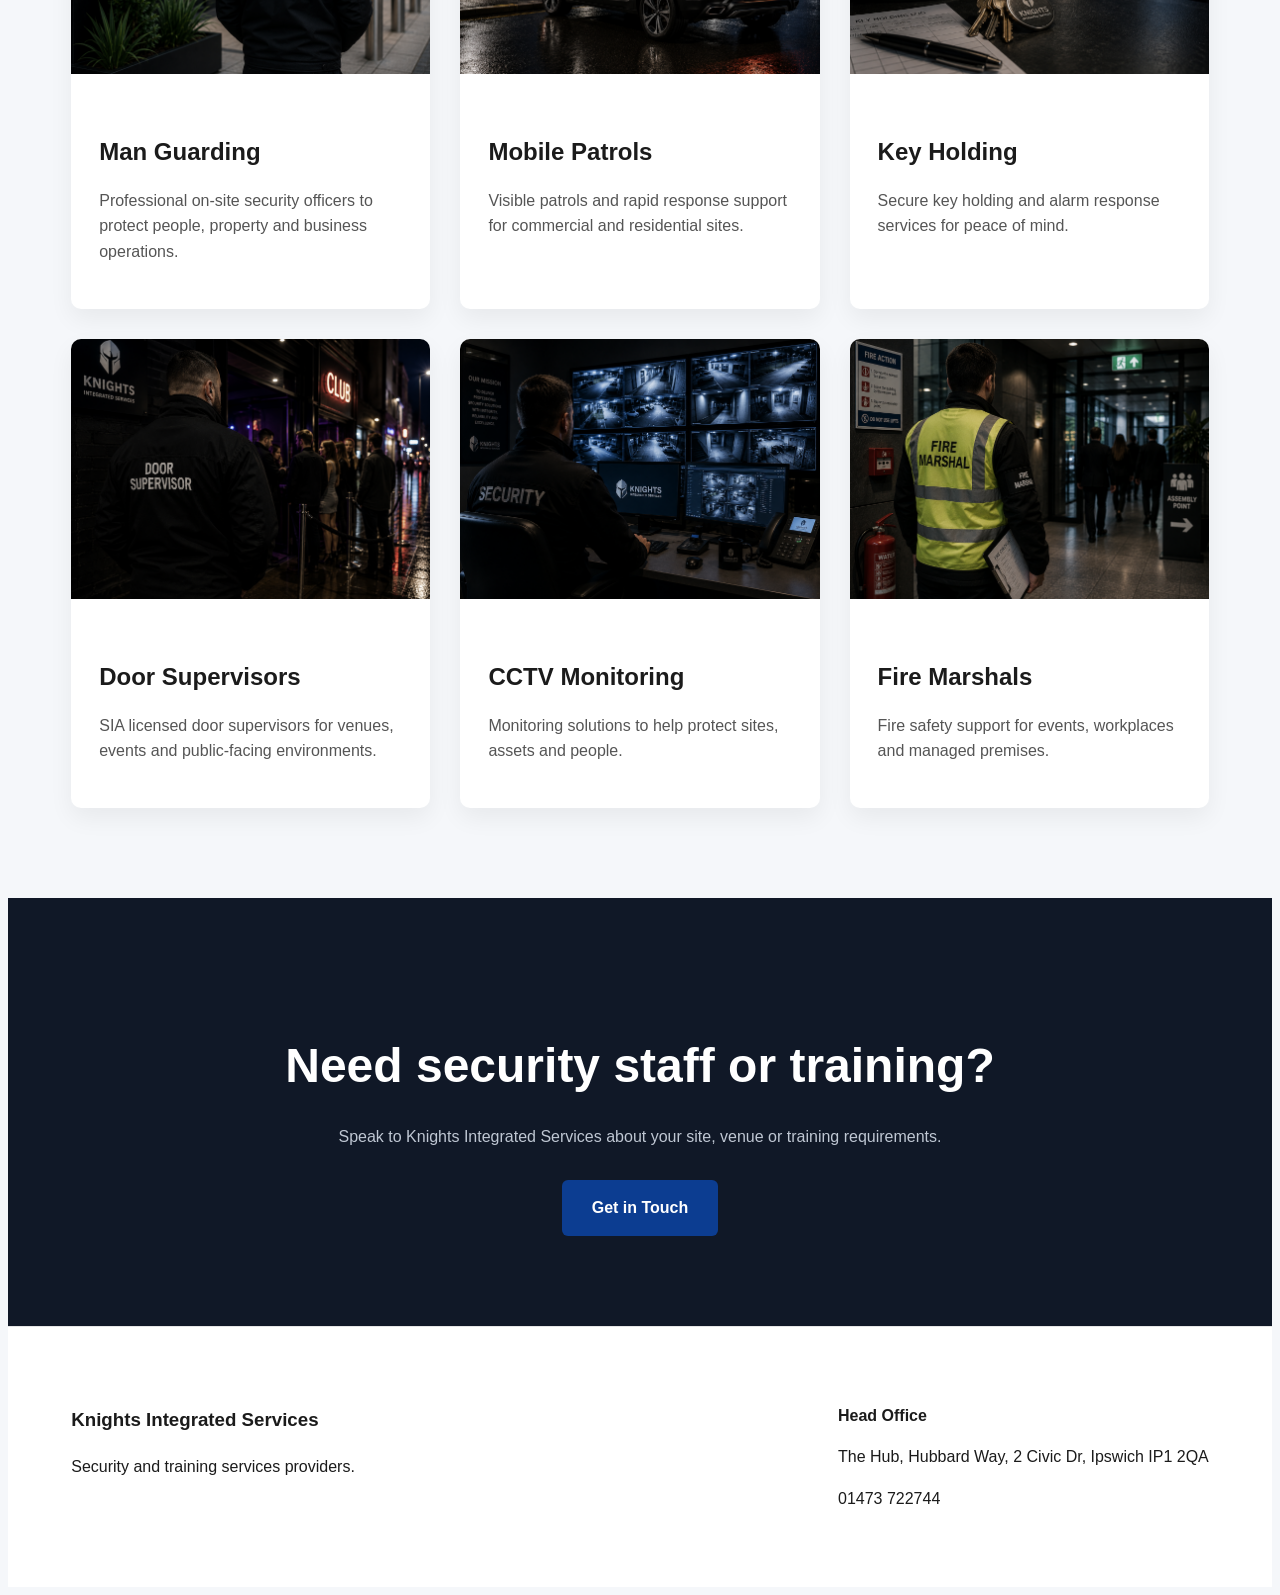
==== commit 64bfa0dd: "Update index.html" ====
--- a/index.html
+++ b/index.html
@@ -16,10 +16,10 @@
 
     <nav class="main-nav">
       <a href="index.html" class="active">Home</a>
-      <a href="services.html">Our Services</a>
-      <a href="training.html">Training</a>
-      <a href="vacancies.html">Vacancies</a>
-      <a href="contact.html">Contact Us</a>
+      <a href="services/index.html">Our Services</a>
+      <a href="training/index.html">Training</a>
+      <a href="vacancies/index.html">Vacancies</a>
+      <a href="contact/index.html">Contact Us</a>
     </nav>
   </div>
 </header>
--- a/css/style.css
+++ b/css/style.css
@@ -1,19 +1,643 @@
-
-body{margin:0;font-family:Arial,sans-serif;background:#f5f5f5;color:#222}
-header{background:#fff;padding:18px 60px;display:flex;justify-content:space-between;align-items:center;box-shadow:0 2px 10px rgba(0,0,0,.08)}
-.logo img{height:70px}
-nav a{text-decoration:none;color:#111;margin-left:30px;font-weight:600}
-.hero,.banner{background-size:cover;background-position:center;position:relative;display:flex;align-items:center}
-.hero{height:80vh}.banner{height:45vh}
-.overlay{position:absolute;inset:0;background:rgba(0,0,0,.55)}
-.hero-content{position:relative;z-index:2;color:#fff;padding:0 80px;max-width:700px}
-.hero h1,.banner h1{font-size:64px;line-height:1;margin-bottom:20px}
-.hero p{font-size:20px;line-height:1.6}
-.btn{display:inline-block;padding:14px 28px;background:#0b3d91;color:#fff;text-decoration:none;border-radius:6px;margin-top:20px}
-.section{padding:80px;background:#fff}
-.grid{display:grid;grid-template-columns:repeat(auto-fit,minmax(250px,1fr));gap:30px}
-.card{background:#fff;border-radius:10px;overflow:hidden;box-shadow:0 5px 20px rgba(0,0,0,.08)}
-.card img{width:100%;height:220px;object-fit:cover}
-.card-content{padding:25px}
-footer{background:#111827;color:#fff;padding:40px 80px}
-.contact-box{background:#fff;padding:40px;border-radius:10px;box-shadow:0 5px 20px rgba(0,0,0,.08)}
+```css
+*{
+    margin:0;
+    padding:0;
+    box-sizing:border-box;
+}
+
+body{
+    font-family: Arial, Helvetica, sans-serif;
+    background:#f5f7fa;
+    color:#1b1b1b;
+    line-height:1.6;
+}
+
+.container{
+    width:90%;
+    max-width:1400px;
+    margin:auto;
+}
+
+.site-header{
+    background:#fff;
+    position:sticky;
+    top:0;
+    z-index:999;
+    box-shadow:0 2px 15px rgba(0,0,0,0.05);
+}
+
+.header-inner{
+    display:flex;
+    justify-content:space-between;
+    align-items:center;
+    padding:18px 0;
+}
+
+.logo img{
+    height:78px;
+}
+
+.main-nav{
+    display:flex;
+    gap:35px;
+}
+
+.main-nav a{
+    text-decoration:none;
+    color:#111;
+    font-weight:600;
+    font-size:15px;
+    position:relative;
+    transition:0.3s;
+}
+
+.main-nav a:hover,
+.main-nav a.active{
+    color:#0c3d91;
+}
+
+.hero{
+    height:88vh;
+    background-size:cover;
+    background-position:center;
+    position:relative;
+    display:flex;
+    align-items:center;
+}
+
+.hero-overlay{
+    position:absolute;
+    inset:0;
+    background:linear-gradient(to right, rgba(0,0,0,0.82), rgba(0,0,0,0.35));
+}
+
+.hero-content{
+    position:relative;
+    z-index:2;
+    max-width:650px;
+    color:white;
+}
+
+.hero-content h1{
+    font-size:92px;
+    line-height:0.95;
+    font-weight:800;
+    margin-bottom:30px;
+}
+
+.hero-content p{
+    font-size:20px;
+    color:#d7dce2;
+    margin-bottom:35px;
+}
+
+.hero-buttons{
+    display:flex;
+    gap:18px;
+}
+
+.btn{
+    display:inline-block;
+    padding:15px 30px;
+    border-radius:6px;
+    text-decoration:none;
+    font-weight:600;
+    transition:0.3s;
+}
+
+.btn.primary{
+    background:#0c3d91;
+    color:white;
+}
+
+.btn.primary:hover{
+    background:#082b66;
+}
+
+.btn.secondary{
+    border:1px solid rgba(255,255,255,0.4);
+    color:white;
+}
+
+.btn.secondary:hover{
+    background:white;
+    color:black;
+}
+
+.trust-strip{
+    background:#0e2447;
+    color:white;
+    padding:35px 0;
+}
+
+.trust-grid{
+    display:grid;
+    grid-template-columns:repeat(4,1fr);
+    gap:40px;
+}
+
+.trust-grid h3{
+    margin-bottom:10px;
+}
+
+.section{
+    padding:90px 0;
+}
+
+.eyebrow{
+    text-transform:uppercase;
+    letter-spacing:3px;
+    color:#0c3d91;
+    font-size:13px;
+    margin-bottom:15px;
+    text-align:center;
+}
+
+.section-title{
+    text-align:center;
+    font-size:48px;
+    margin-bottom:50px;
+}
+
+.card-grid{
+    display:grid;
+    grid-template-columns:repeat(3,1fr);
+    gap:30px;
+}
+
+.service-card{
+    background:white;
+    border-radius:10px;
+    overflow:hidden;
+    box-shadow:0 10px 25px rgba(0,0,0,0.06);
+    transition:0.3s;
+}
+
+.service-card:hover{
+    transform:translateY(-6px);
+}
+
+.service-card img{
+    width:100%;
+    height:260px;
+    object-fit:cover;
+}
+
+.service-card div{
+    padding:28px;
+}
+
+.service-card h3{
+    margin-bottom:12px;
+    font-size:24px;
+}
+
+.service-card p{
+    color:#555;
+}
+
+.cta-section{
+    background:#101827;
+    color:white;
+    padding:90px 0;
+    text-align:center;
+}
+
+.cta-inner h2{
+    font-size:48px;
+    margin-bottom:20px;
+}
+
+.cta-inner p{
+    color:#bfc7d3;
+    margin-bottom:30px;
+}
+
+.site-footer{
+    background:#fff;
+    padding:60px 0;
+    border-top:1px solid #e5e5e5;
+}
+
+.footer-grid{
+    display:flex;
+    justify-content:space-between;
+    gap:40px;
+}
+
+@media(max-width:1100px){
+
+    .card-grid{
+        grid-template-columns:repeat(2,1fr);
+    }
+
+    .trust-grid{
+        grid-template-columns:repeat(2,1fr);
+    }
+
+    .hero-content h1{
+        font-size:72px;
+    }
+}
+
+@media(max-width:768px){
+
+    .header-inner{
+        flex-direction:column;
+        gap:20px;
+    }
+
+    .main-nav{
+        flex-wrap:wrap;
+        justify-content:center;
+    }
+
+    .hero{
+        height:75vh;
+    }
+
+    .hero-content h1{
+        font-size:52px;
+    }
+
+    .card-grid,
+    .trust-grid{
+        grid-template-columns:1fr;
+    }
+
+    .footer-grid{
+        flex-direction:column;
+    }
+}
+
+.inner-hero{
+    height:58vh;
+    background-size:cover;
+    background-position:center;
+    position:relative;
+    display:flex;
+    align-items:center;
+}
+
+.inner-hero-content{
+    position:relative;
+    z-index:2;
+    color:white;
+    max-width:850px;
+}
+
+.inner-hero-content h1{
+    font-size:58px;
+    line-height:1.05;
+    margin-bottom:24px;
+}
+
+.inner-hero-content p{
+    font-size:20px;
+    color:#d9e0ea;
+}
+
+.eyebrow.left{
+    text-align:left;
+}
+
+.split-section{
+    display:grid;
+    grid-template-columns:0.8fr 1.2fr;
+    gap:70px;
+    align-items:start;
+}
+
+.split-section h2{
+    font-size:48px;
+    margin-bottom:20px;
+}
+
+.feature-list{
+    display:grid;
+    gap:22px;
+}
+
+.feature-list div{
+    background:#f6f8fb;
+    padding:28px;
+    border-left:5px solid #0c3d91;
+}
+
+.feature-list h3{
+    margin-bottom:8px;
+    font-size:22px;
+}
+
+.grey{
+    background:#f4f6f9;
+}
+
+.image-band{
+    display:grid;
+    grid-template-columns:repeat(3,1fr);
+}
+
+.band-card{
+    min-height:360px;
+    background-size:cover;
+    background-position:center;
+    position:relative;
+    display:flex;
+    align-items:flex-end;
+    padding:40px;
+    color:white;
+}
+
+.band-card::before{
+    content:"";
+    position:absolute;
+    inset:0;
+    background:linear-gradient(to top, rgba(0,0,0,0.75), transparent);
+}
+
+.band-card h3{
+    position:relative;
+    z-index:2;
+    font-size:32px;
+}
+
+.card-grid.three{
+    grid-template-columns:repeat(3,1fr);
+}
+
+@media(max-width:900px){
+    .split-section{
+        grid-template-columns:1fr;
+    }
+
+    .image-band,
+    .card-grid.three{
+        grid-template-columns:1fr;
+    }
+
+    .inner-hero-content h1{
+        font-size:42px;
+    }
+}
+
+.training-grid{
+    display:grid;
+    grid-template-columns:repeat(3,1fr);
+    gap:25px;
+}
+
+.training-panel{
+    background:white;
+    padding:35px;
+    border-radius:12px;
+    box-shadow:0 10px 25px rgba(0,0,0,0.06);
+    border-top:5px solid #0c3d91;
+}
+
+.training-panel span{
+    display:inline-block;
+    font-size:14px;
+    color:#0c3d91;
+    font-weight:700;
+    margin-bottom:18px;
+}
+
+.training-panel h3{
+    font-size:24px;
+    margin-bottom:14px;
+}
+
+.training-panel p{
+    color:#555;
+}
+
+.training-feature{
+    background:#0e2447;
+    color:white;
+    padding:90px 0;
+}
+
+.training-feature-inner{
+    display:grid;
+    grid-template-columns:1fr 1fr;
+    gap:60px;
+    align-items:center;
+}
+
+.training-feature h2{
+    font-size:44px;
+    line-height:1.1;
+}
+
+.training-feature p{
+    color:#d6deea;
+    margin-bottom:28px;
+}
+
+@media(max-width:900px){
+    .training-grid,
+    .training-feature-inner{
+        grid-template-columns:1fr;
+    }
+}
+
+.vacancies-layout{
+    display:grid;
+    grid-template-columns:1.4fr 0.8fr;
+    gap:50px;
+}
+
+.vacancy-item{
+    background:white;
+    padding:35px;
+    border-radius:12px;
+    margin-bottom:25px;
+    box-shadow:0 10px 25px rgba(0,0,0,0.05);
+    border-left:5px solid #0c3d91;
+}
+
+.vacancy-item h3{
+    font-size:28px;
+    margin-bottom:12px;
+}
+
+.vacancy-item p{
+    margin-bottom:15px;
+    color:#555;
+}
+
+.vacancy-item span{
+    font-weight:600;
+    color:#0c3d91;
+}
+
+.apply-box{
+    background:#0e2447;
+    color:white;
+    padding:40px;
+    border-radius:14px;
+    position:sticky;
+    top:120px;
+}
+
+.apply-box h3{
+    font-size:32px;
+    margin-bottom:18px;
+}
+
+.apply-box a{
+    color:white;
+    font-weight:700;
+    text-decoration:none;
+    word-break:break-word;
+}
+
+.apply-box hr{
+    border:none;
+    height:1px;
+    background:rgba(255,255,255,0.2);
+    margin:25px 0;
+}
+
+.apply-box ul{
+    padding-left:20px;
+}
+
+.apply-box li{
+    margin-bottom:10px;
+}
+
+.dark-band{
+    background:#111827;
+    color:white;
+    padding:70px 0;
+}
+
+.dark-band-inner{
+    display:flex;
+    justify-content:space-between;
+    align-items:center;
+    gap:30px;
+}
+
+.dark-band h2{
+    font-size:42px;
+    margin-bottom:12px;
+}
+
+.dark-band p{
+    color:#c4cedb;
+}
+
+@media(max-width:950px){
+
+    .vacancies-layout{
+        grid-template-columns:1fr;
+    }
+
+    .dark-band-inner{
+        flex-direction:column;
+        align-items:flex-start;
+    }
+
+    .apply-box{
+        position:relative;
+        top:auto;
+    }
+}
+
+.contact-layout{
+    display:grid;
+    grid-template-columns:0.9fr 1.1fr;
+    gap:50px;
+}
+
+.contact-info h2{
+    font-size:48px;
+    margin-bottom:35px;
+}
+
+.contact-item{
+    margin-bottom:28px;
+}
+
+.contact-item span{
+    display:block;
+    color:#0c3d91;
+    font-weight:700;
+    margin-bottom:8px;
+    text-transform:uppercase;
+    letter-spacing:1px;
+    font-size:13px;
+}
+
+.contact-item p{
+    font-size:18px;
+    color:#444;
+}
+
+.contact-form-box{
+    background:white;
+    padding:45px;
+    border-radius:14px;
+    box-shadow:0 10px 30px rgba(0,0,0,0.07);
+}
+
+.contact-form-box h3{
+    font-size:36px;
+    margin-bottom:30px;
+}
+
+.form-row{
+    display:grid;
+    grid-template-columns:1fr 1fr;
+    gap:18px;
+    margin-bottom:18px;
+}
+
+.contact-form-box input,
+.contact-form-box select,
+.contact-form-box textarea{
+    width:100%;
+    padding:16px;
+    border:1px solid #d7dde5;
+    border-radius:8px;
+    font-size:15px;
+    font-family:inherit;
+}
+
+.contact-form-box textarea{
+    margin-top:18px;
+    resize:vertical;
+}
+
+.full{
+    width:100%;
+    margin-top:20px;
+    border:none;
+    cursor:pointer;
+}
+
+.map-section iframe{
+    width:100%;
+    height:500px;
+    border:none;
+    display:block;
+}
+
+@media(max-width:900px){
+
+    .contact-layout{
+        grid-template-columns:1fr;
+    }
+
+    .form-row{
+        grid-template-columns:1fr;
+    }
+
+    .contact-info h2{
+        font-size:38px;
+    }
+}
+```
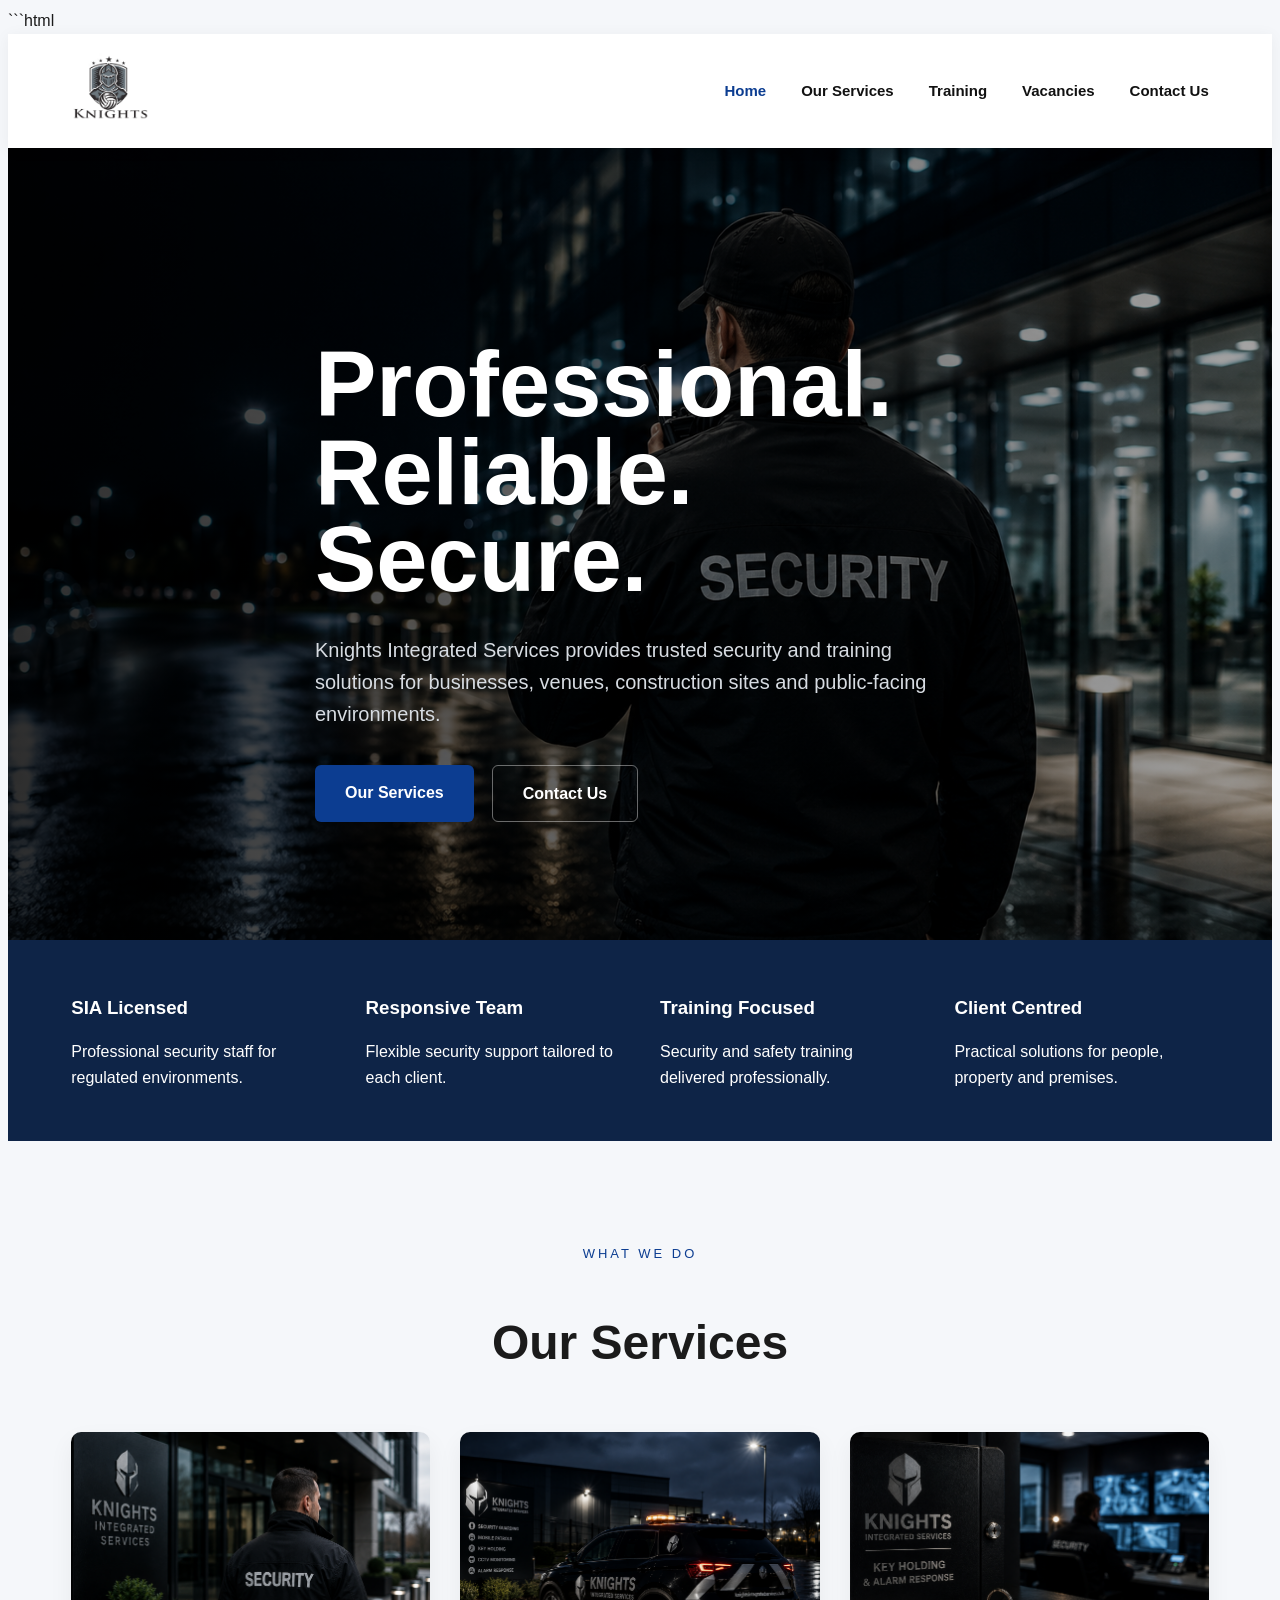
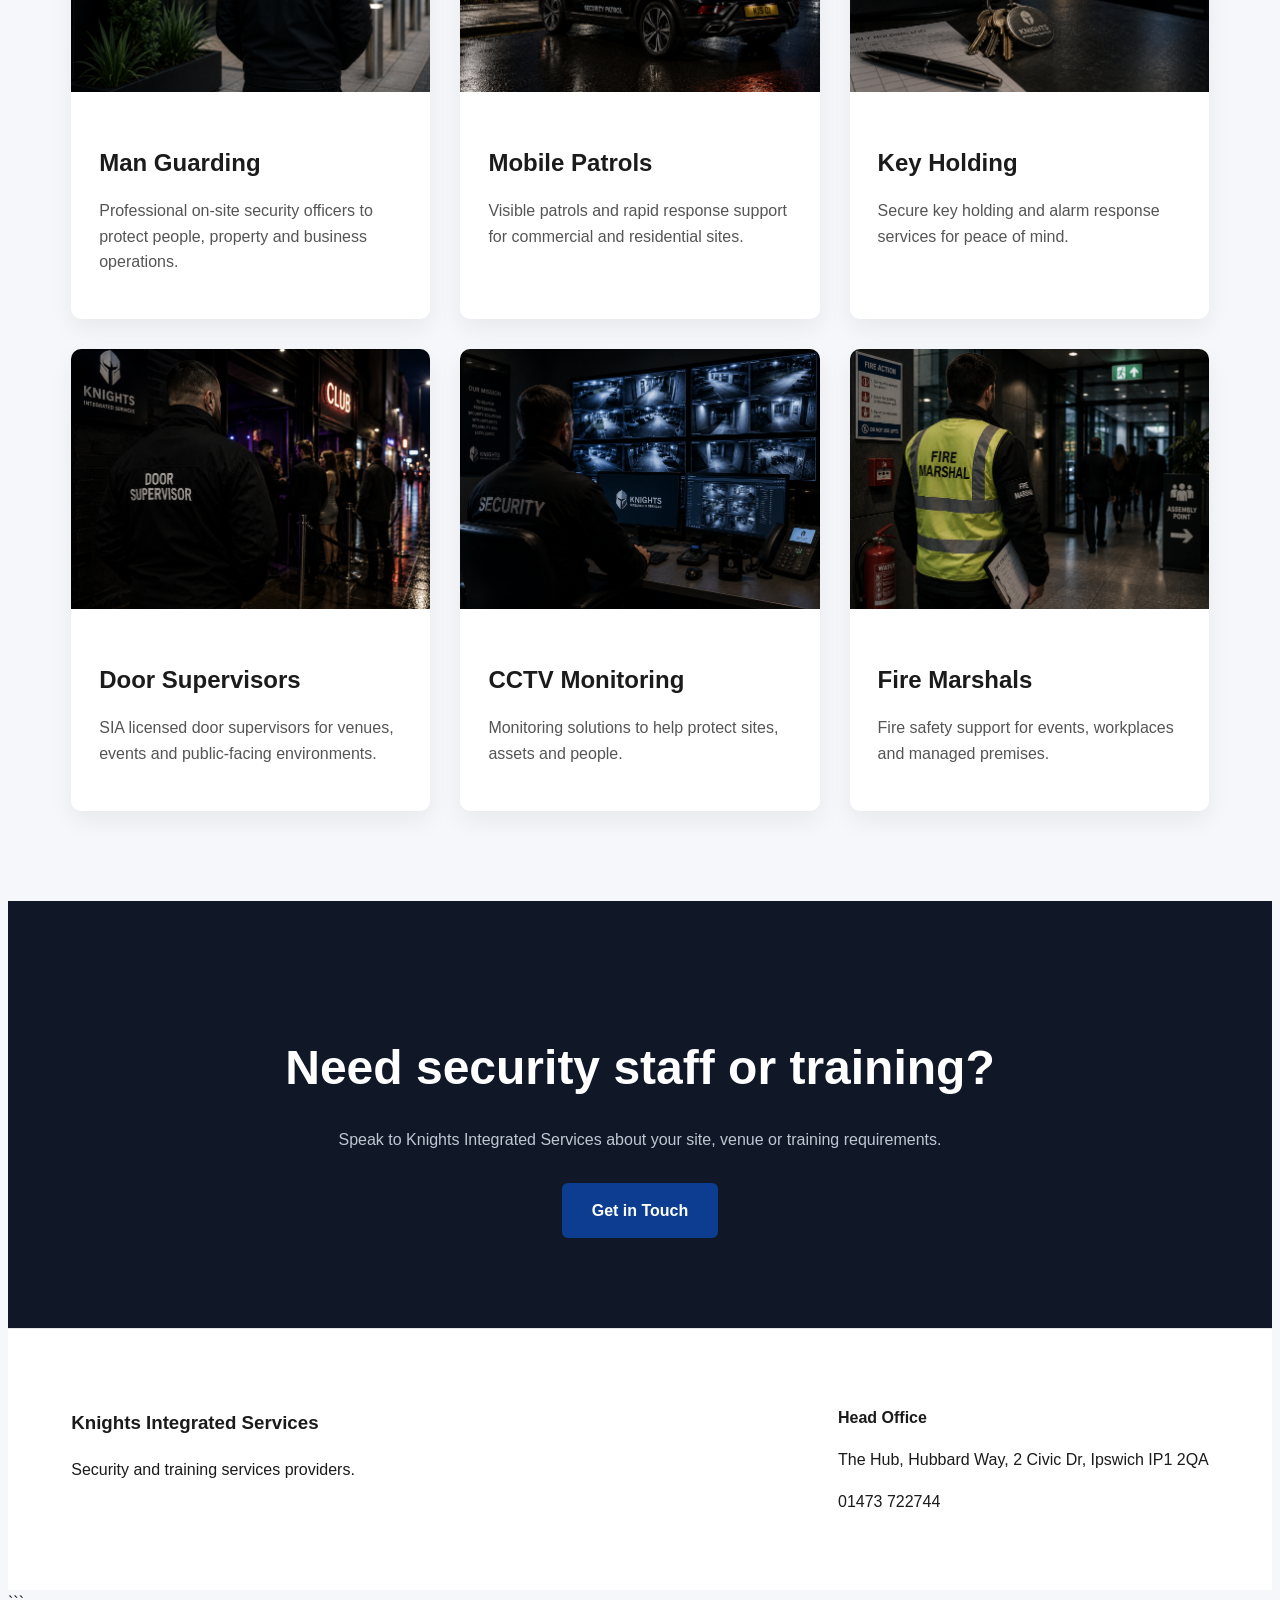
==== commit 8be99aed: "Update index.html" ====
--- a/index.html
+++ b/index.html
@@ -1,140 +1,233 @@
+```html
 <!DOCTYPE html>
 <html lang="en">
 <head>
   <meta charset="UTF-8">
   <meta name="viewport" content="width=device-width, initial-scale=1.0">
   <title>Knights Integrated Services</title>
-  <link rel="stylesheet" href="css/style.css">
+  <link rel="stylesheet" href="/css/style.css">
 </head>
+
 <body>
 
 <header class="site-header">
+
   <div class="container header-inner">
-    <a href="index.html" class="logo">
-      <img src="images/logo.png" alt="Knights Integrated Services logo">
+
+    <a href="/" class="logo">
+      <img src="/images/logo.png" alt="Knights Integrated Services logo">
     </a>
 
     <nav class="main-nav">
-      <a href="index.html" class="active">Home</a>
-      <a href="services/index.html">Our Services</a>
-      <a href="training/index.html">Training</a>
-      <a href="vacancies/index.html">Vacancies</a>
-      <a href="contact/index.html">Contact Us</a>
+      <a href="/" class="active">Home</a>
+      <a href="/services/">Our Services</a>
+      <a href="/training/">Training</a>
+      <a href="/vacancies/">Vacancies</a>
+      <a href="/contact-us/">Contact Us</a>
     </nav>
-  </div>
+
+  </div>
+
 </header>
 
-<section class="hero" style="background-image: url('images/hero-security.jpg');">
+<section class="hero" style="background-image: url('/images/hero-security.jpg');">
+
   <div class="hero-overlay"></div>
+
   <div class="container hero-content">
-    <h1>Professional.<br>Reliable.<br>Secure.</h1>
-    <p>Knights Integrated Services provides trusted security and training solutions for businesses, venues, construction sites and public-facing environments.</p>
+
+    <h1>
+      Professional.<br>
+      Reliable.<br>
+      Secure.
+    </h1>
+
+    <p>
+      Knights Integrated Services provides trusted security and training
+      solutions for businesses, venues, construction sites and
+      public-facing environments.
+    </p>
+
     <div class="hero-buttons">
-      <a href="services.html" class="btn primary">Our Services</a>
-      <a href="contact.html" class="btn secondary">Contact Us</a>
-    </div>
-  </div>
+      <a href="/services/" class="btn primary">Our Services</a>
+      <a href="/contact-us/" class="btn secondary">Contact Us</a>
+    </div>
+
+  </div>
+
 </section>
 
 <section class="trust-strip">
+
   <div class="container trust-grid">
+
     <div>
       <h3>SIA Licensed</h3>
       <p>Professional security staff for regulated environments.</p>
     </div>
+
     <div>
       <h3>Responsive Team</h3>
       <p>Flexible security support tailored to each client.</p>
     </div>
+
     <div>
       <h3>Training Focused</h3>
       <p>Security and safety training delivered professionally.</p>
     </div>
+
     <div>
       <h3>Client Centred</h3>
       <p>Practical solutions for people, property and premises.</p>
     </div>
-  </div>
+
+  </div>
+
 </section>
 
 <section class="section">
+
   <div class="container">
+
     <p class="eyebrow">What We Do</p>
+
     <h2 class="section-title">Our Services</h2>
 
     <div class="card-grid">
-      <article class="service-card">
-        <img src="images/man-guarding.jpg" alt="Security officer on duty">
+
+      <article class="service-card">
+
+        <img src="/images/man-guarding.jpg" alt="Security officer on duty">
+
         <div>
           <h3>Man Guarding</h3>
-          <p>Professional on-site security officers to protect people, property and business operations.</p>
-        </div>
-      </article>
-
-      <article class="service-card">
-        <img src="images/mobile-patrol.jpg" alt="Mobile patrol vehicle">
+
+          <p>
+            Professional on-site security officers to protect people,
+            property and business operations.
+          </p>
+        </div>
+
+      </article>
+
+      <article class="service-card">
+
+        <img src="/images/mobile-patrol.jpg" alt="Mobile patrol vehicle">
+
         <div>
           <h3>Mobile Patrols</h3>
-          <p>Visible patrols and rapid response support for commercial and residential sites.</p>
-        </div>
-      </article>
-
-      <article class="service-card">
-        <img src="images/key-holding.jpg" alt="Keys for key holding service">
+
+          <p>
+            Visible patrols and rapid response support for commercial
+            and residential sites.
+          </p>
+        </div>
+
+      </article>
+
+      <article class="service-card">
+
+        <img src="/images/key-holding.jpg" alt="Keys for key holding service">
+
         <div>
           <h3>Key Holding</h3>
-          <p>Secure key holding and alarm response services for peace of mind.</p>
-        </div>
-      </article>
-
-      <article class="service-card">
-        <img src="images/door-supervisor.jpg" alt="Door supervisor at venue">
+
+          <p>
+            Secure key holding and alarm response services for peace of mind.
+          </p>
+        </div>
+
+      </article>
+
+      <article class="service-card">
+
+        <img src="/images/door-supervisor.jpg" alt="Door supervisor at venue">
+
         <div>
           <h3>Door Supervisors</h3>
-          <p>SIA licensed door supervisors for venues, events and public-facing environments.</p>
-        </div>
-      </article>
-
-      <article class="service-card">
-        <img src="images/cctv-monitoring.jpg" alt="CCTV camera">
+
+          <p>
+            SIA licensed door supervisors for venues, events and
+            public-facing environments.
+          </p>
+        </div>
+
+      </article>
+
+      <article class="service-card">
+
+        <img src="/images/cctv-monitoring.jpg" alt="CCTV camera">
+
         <div>
           <h3>CCTV Monitoring</h3>
-          <p>Monitoring solutions to help protect sites, assets and people.</p>
-        </div>
-      </article>
-
-      <article class="service-card">
-        <img src="images/fire-marshal.jpg" alt="Fire marshal">
+
+          <p>
+            Monitoring solutions to help protect sites,
+            assets and people.
+          </p>
+        </div>
+
+      </article>
+
+      <article class="service-card">
+
+        <img src="/images/fire-marshal.jpg" alt="Fire marshal">
+
         <div>
           <h3>Fire Marshals</h3>
-          <p>Fire safety support for events, workplaces and managed premises.</p>
-        </div>
-      </article>
-    </div>
-  </div>
+
+          <p>
+            Fire safety support for events,
+            workplaces and managed premises.
+          </p>
+        </div>
+
+      </article>
+
+    </div>
+
+  </div>
+
 </section>
 
 <section class="cta-section">
+
   <div class="container cta-inner">
+
     <h2>Need security staff or training?</h2>
-    <p>Speak to Knights Integrated Services about your site, venue or training requirements.</p>
-    <a href="contact.html" class="btn primary">Get in Touch</a>
-  </div>
+
+    <p>
+      Speak to Knights Integrated Services about your site,
+      venue or training requirements.
+    </p>
+
+    <a href="/contact-us/" class="btn primary">
+      Get in Touch
+    </a>
+
+  </div>
+
 </section>
 
 <footer class="site-footer">
+
   <div class="container footer-grid">
+
     <div>
       <h3>Knights Integrated Services</h3>
       <p>Security and training services providers.</p>
     </div>
+
     <div>
       <p><strong>Head Office</strong></p>
       <p>The Hub, Hubbard Way, 2 Civic Dr, Ipswich IP1 2QA</p>
       <p>01473 722744</p>
     </div>
-  </div>
+
+  </div>
+
 </footer>
 
 </body>
 </html>
+```
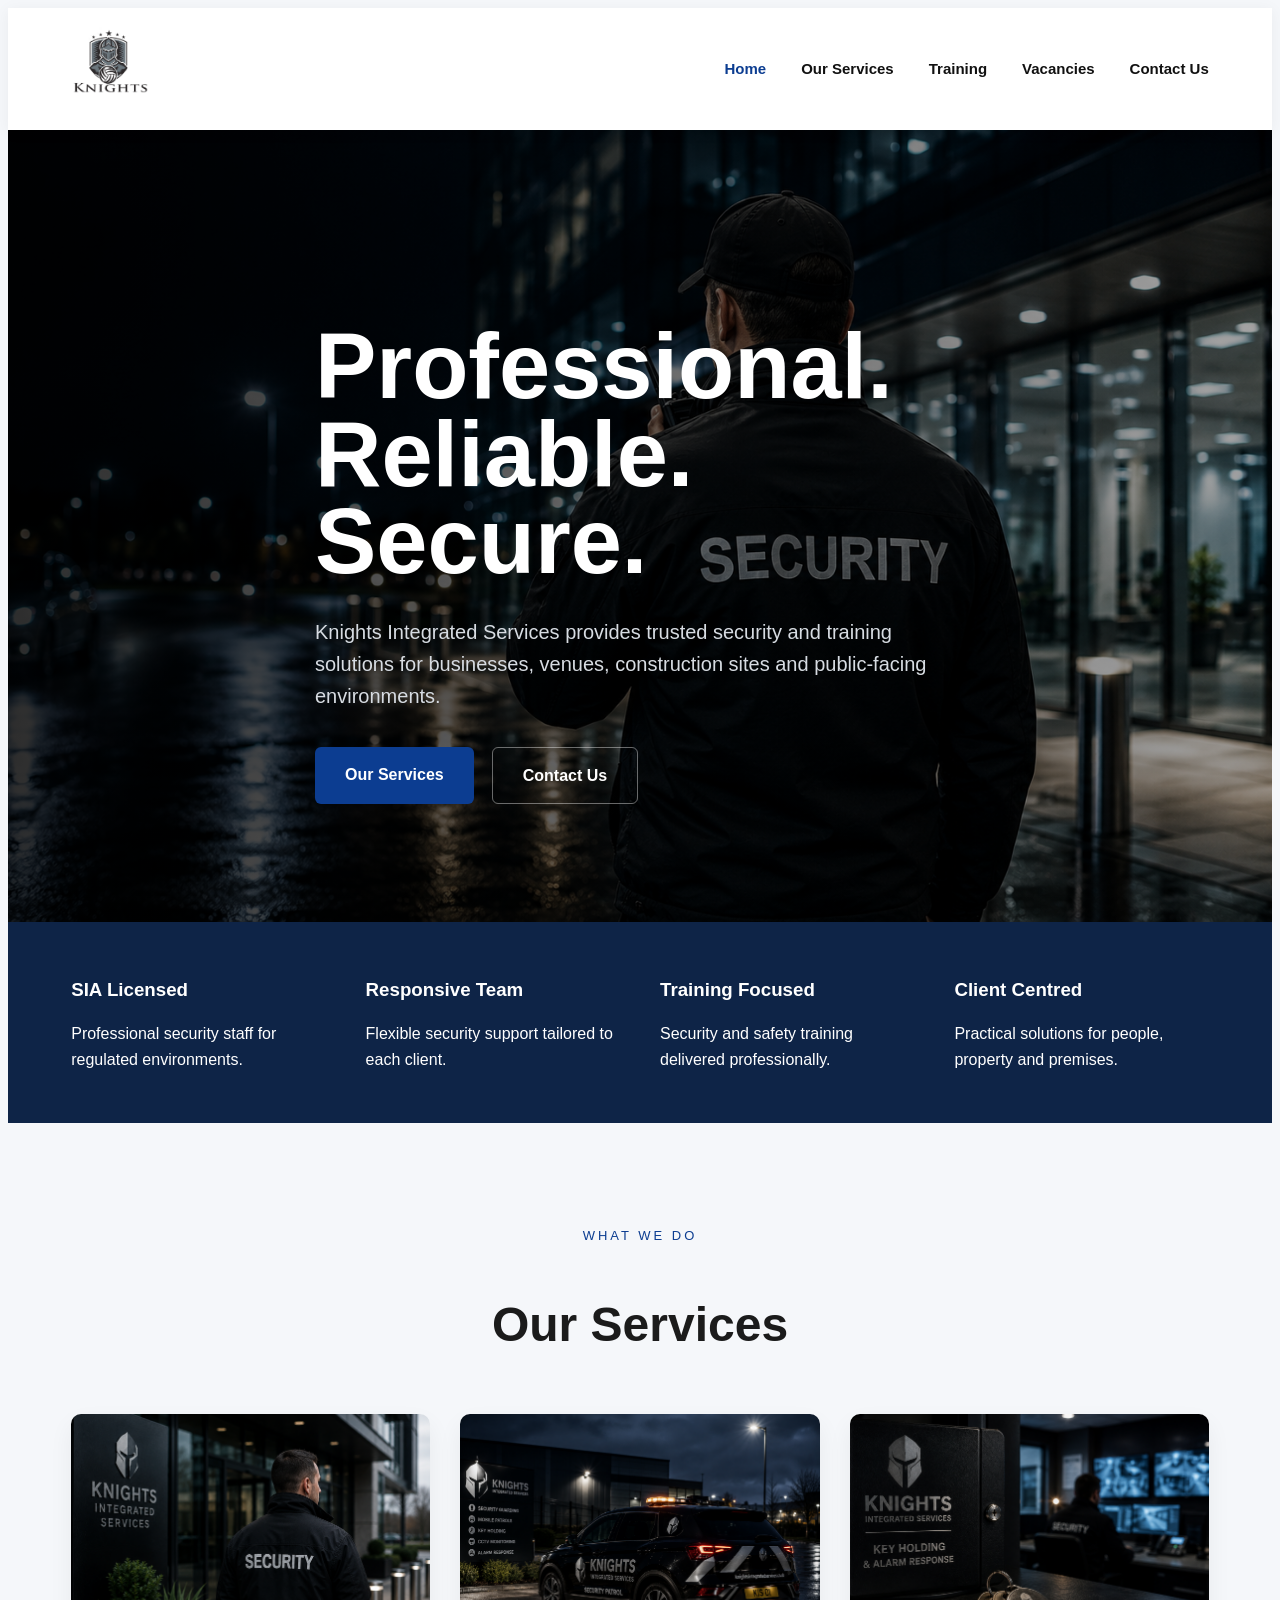
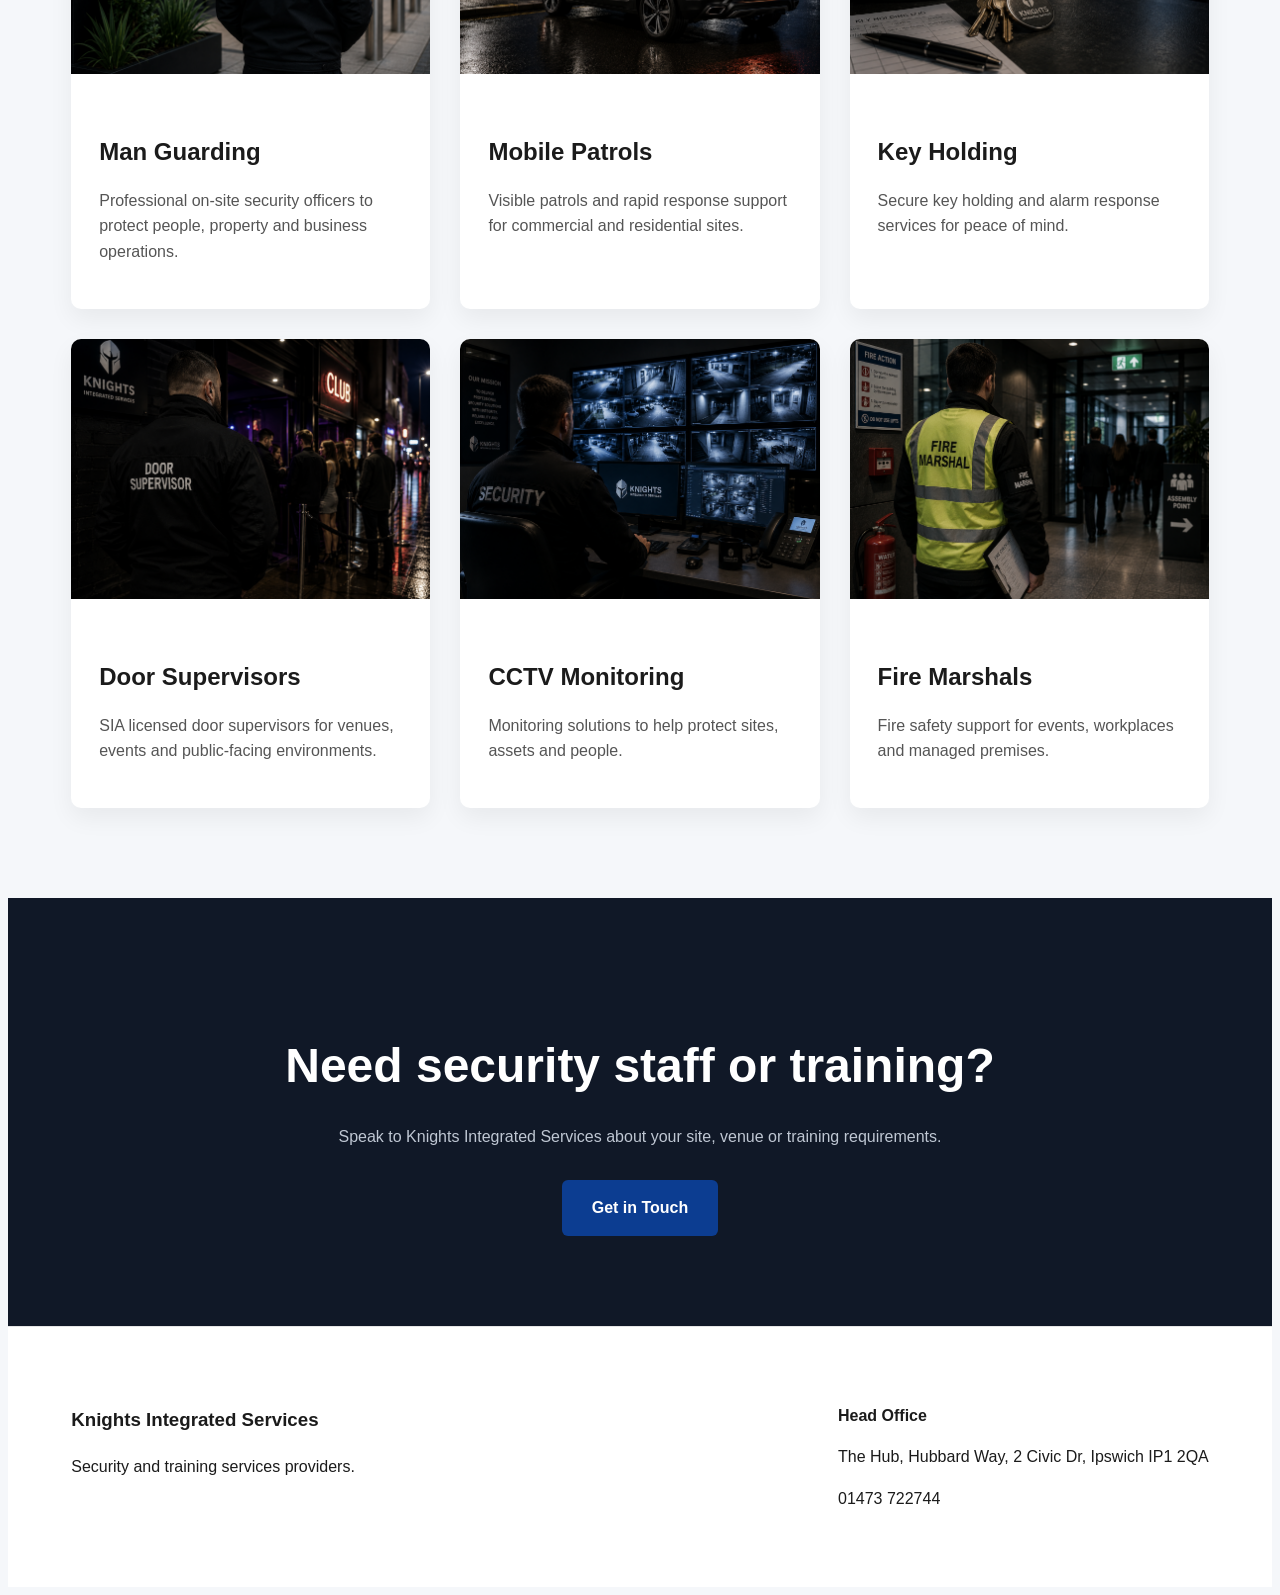
==== commit 03128a69: "Update index.html" ====
--- a/index.html
+++ b/index.html
@@ -1,4 +1,3 @@
-```html
 <!DOCTYPE html>
 <html lang="en">
 <head>
@@ -230,4 +229,3 @@
 
 </body>
 </html>
-```
